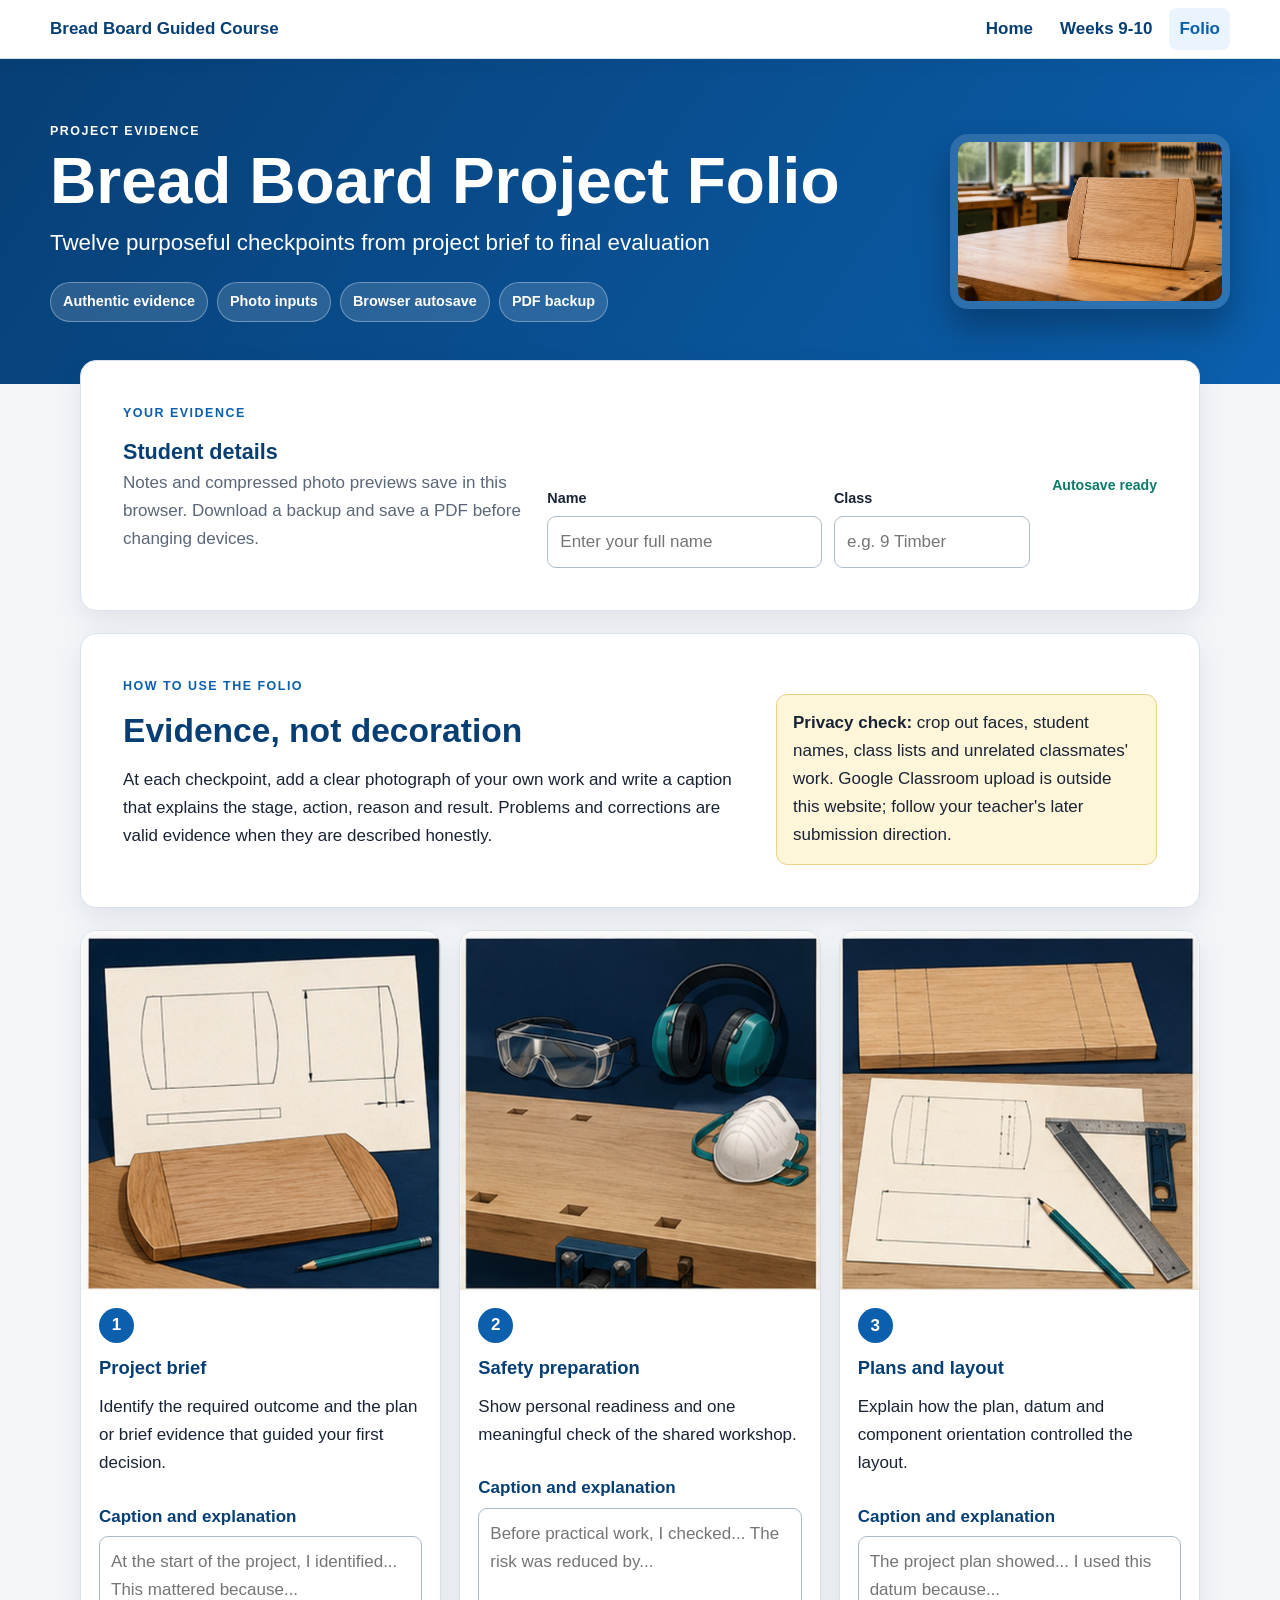
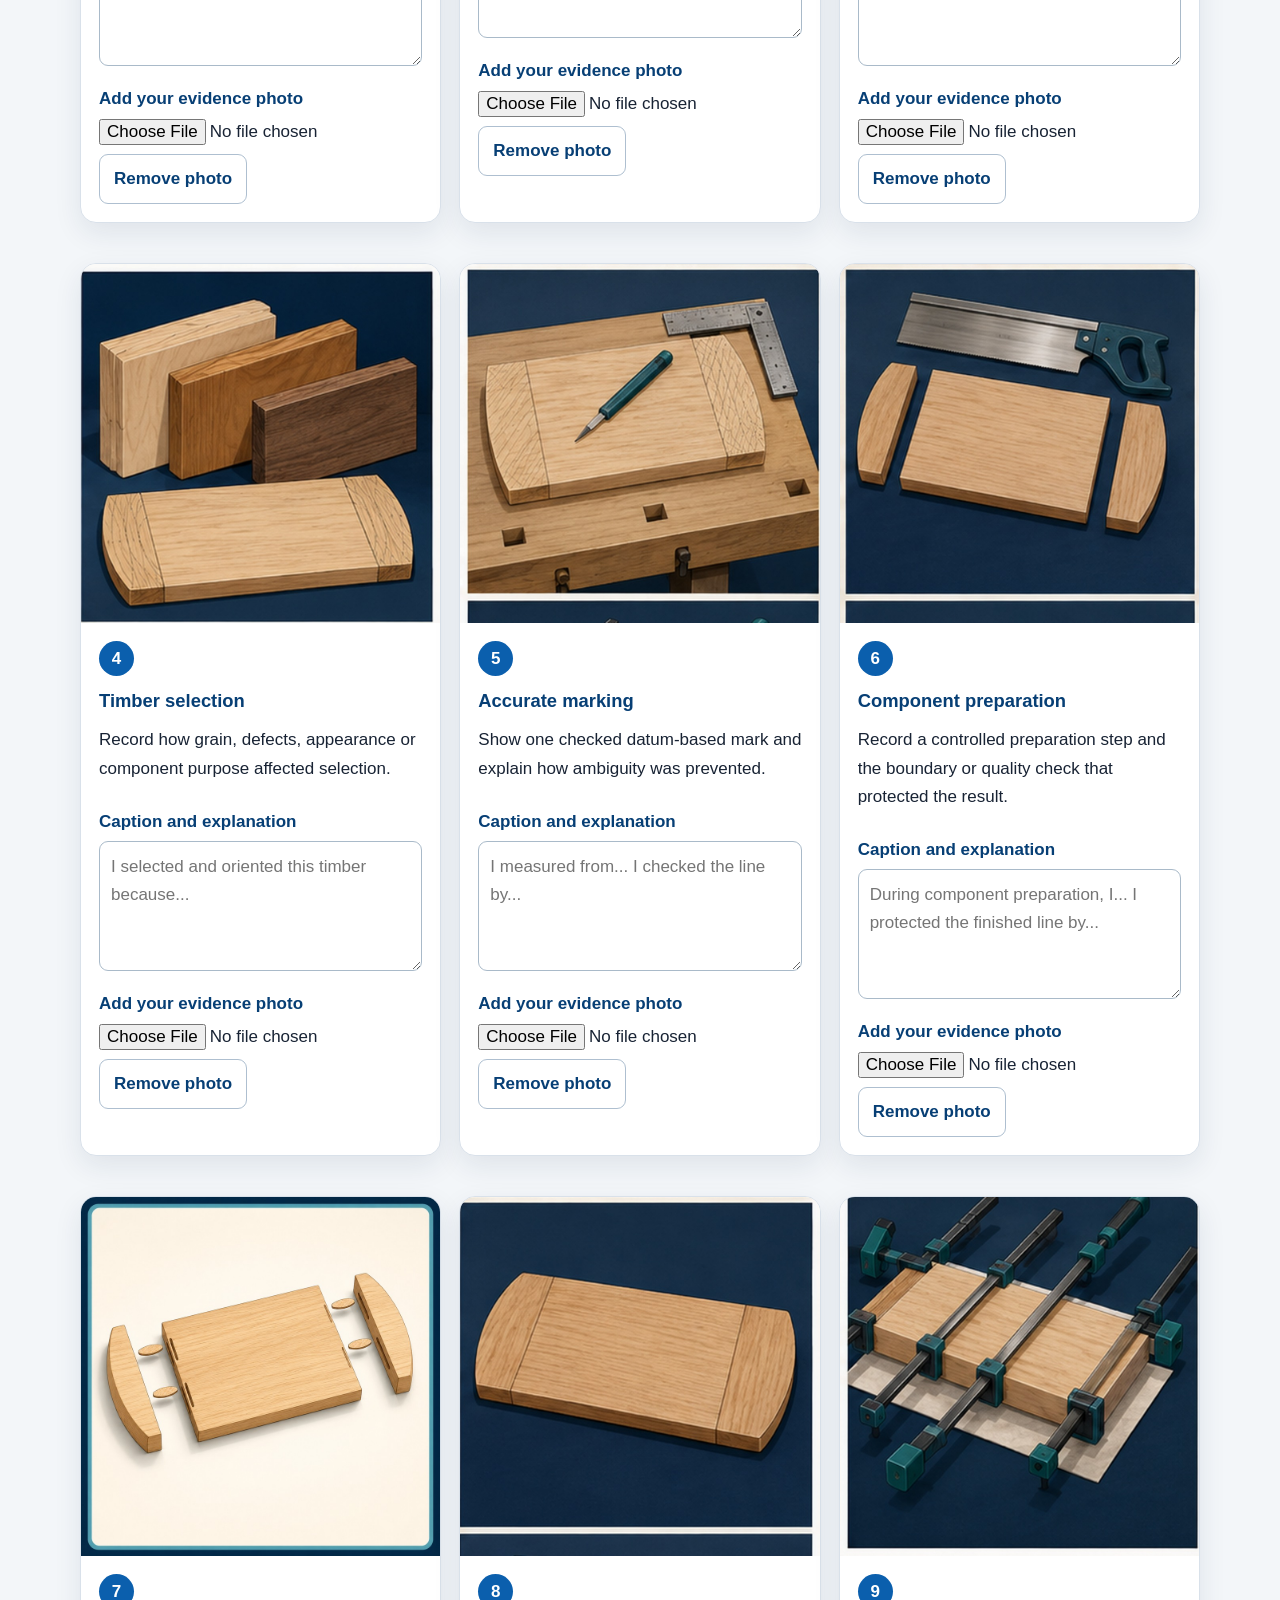
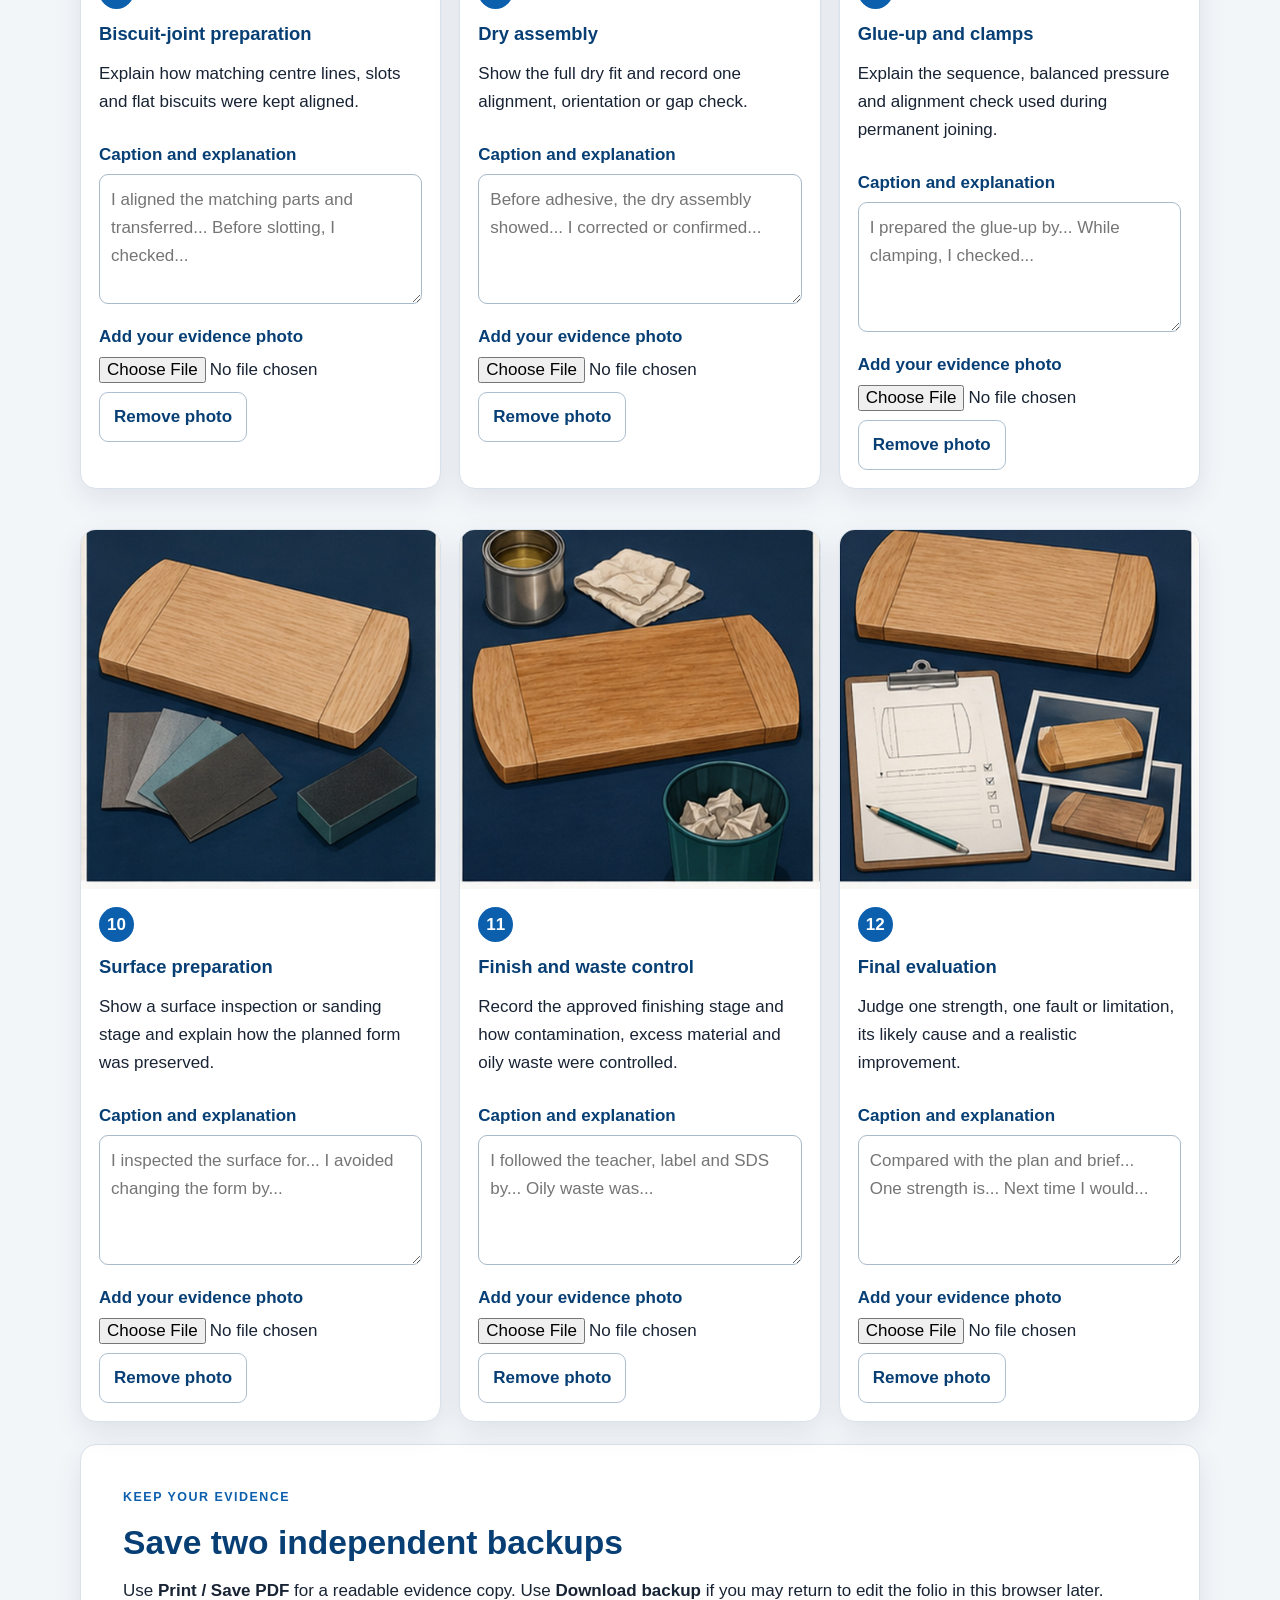
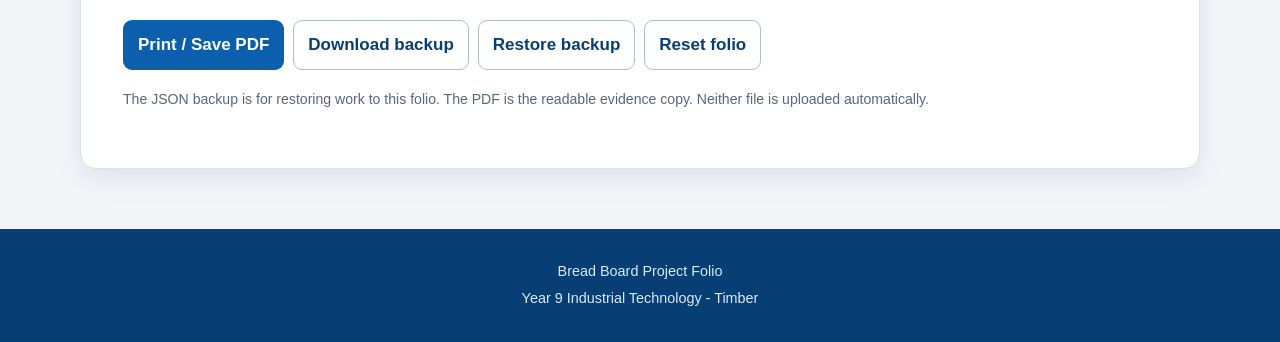
==== breadboard-folio.html @ 422c7ade "Publish Bread Board guided course" ====
<!doctype html>
<html lang="en-AU">
<head>
  <meta charset="utf-8">
  <meta name="viewport" content="width=device-width, initial-scale=1">
  <meta name="description" content="Twelve-card Bread Board project evidence folio with browser autosave, backup and PDF output.">
  <title>Bread Board Project Folio</title>
  <link rel="stylesheet" href="assets/course.css">
</head>
<body>
  <a class="skip-link" href="#main-content">Skip to folio</a>
  <div class="course-bar screen-only"><div class="course-bar-inner"><a class="course-brand" href="index.html">Bread Board Guided Course</a><nav class="course-links" aria-label="Course navigation"><a href="index.html">Home</a><a href="modules/module-05.html">Weeks 9-10</a><a class="active" aria-current="page" href="breadboard-folio.html">Folio</a></nav></div></div>
  <header class="hero module-hero"><div class="hero-inner"><div class="hero-copy"><p class="eyebrow">Project evidence</p><h1>Bread Board Project Folio</h1><p class="hero-subtitle">Twelve purposeful checkpoints from project brief to final evaluation</p><div class="hero-pills"><span>Authentic evidence</span><span>Photo inputs</span><span>Browser autosave</span><span>PDF backup</span></div></div><img class="hero-board" src="assets/breadboard-hero.png" alt="Plan-accurate completed timber bread board"></div></header>
  <main id="main-content">
    <section class="student-strip card" aria-labelledby="student-details-title">
      <div><p class="section-kicker">Your evidence</p><h2 id="student-details-title">Student details</h2><p class="muted">Notes and compressed photo previews save in this browser. Download a backup and save a PDF before changing devices.</p></div>
      <div class="student-fields"><label><span>Name</span><input data-save="student-name" type="text" autocomplete="name" placeholder="Enter your full name"></label><label><span>Class</span><input data-save="student-class" type="text" placeholder="e.g. 9 Timber"></label></div>
      <div class="save-status" id="save-status" role="status" aria-live="polite">Autosave ready</div>
    </section>

    <section class="card folio-intro">
      <div><p class="section-kicker">How to use the folio</p><h2>Evidence, not decoration</h2><p>At each checkpoint, add a clear photograph of your own work and write a caption that explains the stage, action, reason and result. Problems and corrections are valid evidence when they are described honestly.</p></div>
      <div class="notice"><strong>Privacy check:</strong> crop out faces, student names, class lists and unrelated classmates' work. Google Classroom upload is outside this website; follow your teacher's later submission direction.</div>
    </section>

    <section class="folio-grid" aria-label="Twelve project evidence checkpoints">
      <article class="card folio-card" data-folio-card="01">
        <img class="deck-visual" src="assets/folio-01.jpg" alt="Project plan and completed curved-end bread board">
        <div class="folio-card-body"><span class="folio-number">1</span><h3>Project brief</h3><p>Identify the required outcome and the plan or brief evidence that guided your first decision.</p><label><span>Caption and explanation</span><textarea data-save="caption-01" placeholder="At the start of the project, I identified... This mattered because..."></textarea></label><div class="photo-controls"><label><span>Add your evidence photo</span><input data-photo type="file" accept="image/*"></label><button class="secondary-button" data-clear-photo type="button">Remove photo</button></div><img class="photo-preview" data-preview hidden alt="Student evidence preview for project brief"></div>
      </article>
      <article class="card folio-card" data-folio-card="02">
        <img class="deck-visual" src="assets/folio-02.jpg" alt="Safety glasses, hearing protection and respirator beside a clear workbench">
        <div class="folio-card-body"><span class="folio-number">2</span><h3>Safety preparation</h3><p>Show personal readiness and one meaningful check of the shared workshop.</p><label><span>Caption and explanation</span><textarea data-save="caption-02" placeholder="Before practical work, I checked... The risk was reduced by..."></textarea></label><div class="photo-controls"><label><span>Add your evidence photo</span><input data-photo type="file" accept="image/*"></label><button class="secondary-button" data-clear-photo type="button">Remove photo</button></div><img class="photo-preview" data-preview hidden alt="Student evidence preview for safety preparation"></div>
      </article>
      <article class="card folio-card" data-folio-card="03">
        <img class="deck-visual" src="assets/folio-03.jpg" alt="Bread Board plan, square, rule and pencil used for layout">
        <div class="folio-card-body"><span class="folio-number">3</span><h3>Plans and layout</h3><p>Explain how the plan, datum and component orientation controlled the layout.</p><label><span>Caption and explanation</span><textarea data-save="caption-03" placeholder="The project plan showed... I used this datum because..."></textarea></label><div class="photo-controls"><label><span>Add your evidence photo</span><input data-photo type="file" accept="image/*"></label><button class="secondary-button" data-clear-photo type="button">Remove photo</button></div><img class="photo-preview" data-preview hidden alt="Student evidence preview for plans and layout"></div>
      </article>
      <article class="card folio-card" data-folio-card="04">
        <img class="deck-visual" src="assets/folio-04.jpg" alt="Timber boards and a plan-accurate Bread Board showing grain">
        <div class="folio-card-body"><span class="folio-number">4</span><h3>Timber selection</h3><p>Record how grain, defects, appearance or component purpose affected selection.</p><label><span>Caption and explanation</span><textarea data-save="caption-04" placeholder="I selected and oriented this timber because..."></textarea></label><div class="photo-controls"><label><span>Add your evidence photo</span><input data-photo type="file" accept="image/*"></label><button class="secondary-button" data-clear-photo type="button">Remove photo</button></div><img class="photo-preview" data-preview hidden alt="Student evidence preview for timber selection"></div>
      </article>
      <article class="card folio-card" data-folio-card="05">
        <img class="deck-visual" src="assets/folio-05.jpg" alt="Fine pencil marking on a curved-end Bread Board component with a square">
        <div class="folio-card-body"><span class="folio-number">5</span><h3>Accurate marking</h3><p>Show one checked datum-based mark and explain how ambiguity was prevented.</p><label><span>Caption and explanation</span><textarea data-save="caption-05" placeholder="I measured from... I checked the line by..."></textarea></label><div class="photo-controls"><label><span>Add your evidence photo</span><input data-photo type="file" accept="image/*"></label><button class="secondary-button" data-clear-photo type="button">Remove photo</button></div><img class="photo-preview" data-preview hidden alt="Student evidence preview for accurate marking"></div>
      </article>
      <article class="card folio-card" data-folio-card="06">
        <img class="deck-visual" src="assets/folio-06.jpg" alt="Bread Board components prepared beside a hand saw">
        <div class="folio-card-body"><span class="folio-number">6</span><h3>Component preparation</h3><p>Record a controlled preparation step and the boundary or quality check that protected the result.</p><label><span>Caption and explanation</span><textarea data-save="caption-06" placeholder="During component preparation, I... I protected the finished line by..."></textarea></label><div class="photo-controls"><label><span>Add your evidence photo</span><input data-photo type="file" accept="image/*"></label><button class="secondary-button" data-clear-photo type="button">Remove photo</button></div><img class="photo-preview" data-preview hidden alt="Student evidence preview for component preparation"></div>
      </article>
      <article class="card folio-card" data-folio-card="07">
        <img class="deck-visual" src="assets/folio-07.jpg" alt="Curved Bread Board end pieces aligned with flat oval biscuits and matching slots">
        <div class="folio-card-body"><span class="folio-number">7</span><h3>Biscuit-joint preparation</h3><p>Explain how matching centre lines, slots and flat biscuits were kept aligned.</p><label><span>Caption and explanation</span><textarea data-save="caption-07" placeholder="I aligned the matching parts and transferred... Before slotting, I checked..."></textarea></label><div class="photo-controls"><label><span>Add your evidence photo</span><input data-photo type="file" accept="image/*"></label><button class="secondary-button" data-clear-photo type="button">Remove photo</button></div><img class="photo-preview" data-preview hidden alt="Student evidence preview for biscuit-joint preparation"></div>
      </article>
      <article class="card folio-card" data-folio-card="08">
        <img class="deck-visual" src="assets/folio-08.jpg" alt="Plan-accurate Bread Board assembled without clamps">
        <div class="folio-card-body"><span class="folio-number">8</span><h3>Dry assembly</h3><p>Show the full dry fit and record one alignment, orientation or gap check.</p><label><span>Caption and explanation</span><textarea data-save="caption-08" placeholder="Before adhesive, the dry assembly showed... I corrected or confirmed..."></textarea></label><div class="photo-controls"><label><span>Add your evidence photo</span><input data-photo type="file" accept="image/*"></label><button class="secondary-button" data-clear-photo type="button">Remove photo</button></div><img class="photo-preview" data-preview hidden alt="Student evidence preview for dry assembly"></div>
      </article>
      <article class="card folio-card" data-folio-card="09">
        <img class="deck-visual" src="assets/folio-09.jpg" alt="Bread Board held with balanced clamps during glue-up">
        <div class="folio-card-body"><span class="folio-number">9</span><h3>Glue-up and clamps</h3><p>Explain the sequence, balanced pressure and alignment check used during permanent joining.</p><label><span>Caption and explanation</span><textarea data-save="caption-09" placeholder="I prepared the glue-up by... While clamping, I checked..."></textarea></label><div class="photo-controls"><label><span>Add your evidence photo</span><input data-photo type="file" accept="image/*"></label><button class="secondary-button" data-clear-photo type="button">Remove photo</button></div><img class="photo-preview" data-preview hidden alt="Student evidence preview for glue-up and clamps"></div>
      </article>
      <article class="card folio-card" data-folio-card="10">
        <img class="deck-visual" src="assets/folio-10.jpg" alt="Bread Board with abrasive sheets and sanding block">
        <div class="folio-card-body"><span class="folio-number">10</span><h3>Surface preparation</h3><p>Show a surface inspection or sanding stage and explain how the planned form was preserved.</p><label><span>Caption and explanation</span><textarea data-save="caption-10" placeholder="I inspected the surface for... I avoided changing the form by..."></textarea></label><div class="photo-controls"><label><span>Add your evidence photo</span><input data-photo type="file" accept="image/*"></label><button class="secondary-button" data-clear-photo type="button">Remove photo</button></div><img class="photo-preview" data-preview hidden alt="Student evidence preview for surface preparation"></div>
      </article>
      <article class="card folio-card" data-folio-card="11">
        <img class="deck-visual" src="assets/folio-11.jpg" alt="Oil finish, cloths and completed Bread Board prepared for safe finishing">
        <div class="folio-card-body"><span class="folio-number">11</span><h3>Finish and waste control</h3><p>Record the approved finishing stage and how contamination, excess material and oily waste were controlled.</p><label><span>Caption and explanation</span><textarea data-save="caption-11" placeholder="I followed the teacher, label and SDS by... Oily waste was..."></textarea></label><div class="photo-controls"><label><span>Add your evidence photo</span><input data-photo type="file" accept="image/*"></label><button class="secondary-button" data-clear-photo type="button">Remove photo</button></div><img class="photo-preview" data-preview hidden alt="Student evidence preview for finish and waste control"></div>
      </article>
      <article class="card folio-card" data-folio-card="12">
        <img class="deck-visual" src="assets/folio-12.jpg" alt="Completed Bread Board with plan, evaluation sheet and project photos">
        <div class="folio-card-body"><span class="folio-number">12</span><h3>Final evaluation</h3><p>Judge one strength, one fault or limitation, its likely cause and a realistic improvement.</p><label><span>Caption and explanation</span><textarea data-save="caption-12" placeholder="Compared with the plan and brief... One strength is... Next time I would..."></textarea></label><div class="photo-controls"><label><span>Add your evidence photo</span><input data-photo type="file" accept="image/*"></label><button class="secondary-button" data-clear-photo type="button">Remove photo</button></div><img class="photo-preview" data-preview hidden alt="Student evidence preview for final evaluation"></div>
      </article>
    </section>

    <section class="card folio-actions">
      <p class="section-kicker">Keep your evidence</p>
      <h2>Save two independent backups</h2>
      <p>Use <strong>Print / Save PDF</strong> for a readable evidence copy. Use <strong>Download backup</strong> if you may return to edit the folio in this browser later.</p>
      <div class="button-row screen-only">
        <button class="primary-button" id="print-button" type="button">Print / Save PDF</button>
        <button class="secondary-button" id="backup-button" type="button">Download backup</button>
        <button class="secondary-button" id="restore-button" type="button">Restore backup</button>
        <button class="secondary-button" id="reset-button" type="button">Reset folio</button>
        <input class="restore-input" id="restore-input" type="file" accept="application/json" aria-label="Choose a Bread Board folio backup to restore">
      </div>
      <p class="small-note">The JSON backup is for restoring work to this folio. The PDF is the readable evidence copy. Neither file is uploaded automatically.</p>
    </section>
  </main>
  <footer><p>Bread Board Project Folio</p><p>Year 9 Industrial Technology - Timber</p></footer>
  <script src="assets/folio-engine.js"></script>
</body>
</html>
---- assets/course.css ----
:root {
  --brand: #0b5fad;
  --brand-dark: #073f75;
  --brand-light: #eaf4ff;
  --accent: #0d7a68;
  --accent-light: #e8f7f3;
  --amber: #9a6400;
  --amber-light: #fff5d9;
  --danger: #a62e2e;
  --danger-light: #fff0f0;
  --ink: #182334;
  --muted: #5a6778;
  --line: #d9e1ea;
  --surface: #ffffff;
  --background: #f3f6f9;
  --shadow: 0 10px 28px rgba(25, 48, 74, 0.09);
  --radius: 16px;
}

* { box-sizing: border-box; }
html { scroll-behavior: smooth; }
body {
  margin: 0;
  font-family: Arial, Helvetica, sans-serif;
  color: var(--ink);
  background: var(--background);
  line-height: 1.65;
  font-size: 17px;
}
img { max-width: 100%; }
a { color: var(--brand); }
button, input, textarea { font: inherit; }
button { cursor: pointer; }
.visually-hidden { position: absolute !important; width: 1px !important; height: 1px !important; padding: 0 !important; margin: -1px !important; overflow: hidden !important; clip: rect(0,0,0,0) !important; white-space: nowrap !important; border: 0 !important; }

.skip-link {
  position: absolute;
  top: -100px;
  left: 16px;
  z-index: 1000;
  padding: 10px 16px;
  background: #fff;
  color: var(--brand-dark);
  border-radius: 8px;
}
.skip-link:focus { top: 16px; }

.course-bar {
  background: #fff;
  border-bottom: 1px solid var(--line);
  position: sticky;
  top: 0;
  z-index: 30;
  box-shadow: 0 4px 14px rgba(25,48,74,.07);
}
.course-bar-inner {
  width: min(1180px, calc(100% - 36px));
  min-height: 58px;
  margin: 0 auto;
  display: flex;
  justify-content: space-between;
  align-items: center;
  gap: 18px;
}
.course-brand { color: var(--brand-dark); text-decoration: none; font-weight: 900; }
.course-links { display: flex; flex-wrap: wrap; gap: 7px; }
.course-links a {
  color: var(--brand-dark);
  text-decoration: none;
  font-weight: 800;
  padding: 7px 10px;
  border-radius: 8px;
}
.course-links a:hover, .course-links a:focus, .course-links a.active { background: var(--brand-light); color: var(--brand); }

.hero {
  background: linear-gradient(125deg, var(--brand-dark), var(--brand));
  color: #fff;
  overflow: hidden;
}
.hero-inner {
  width: min(1180px, calc(100% - 36px));
  margin: 0 auto;
  min-height: 325px;
  display: grid;
  grid-template-columns: 1fr 280px;
  gap: 30px;
  align-items: center;
  position: relative;
}
.hero-copy { padding: 44px 0; position: relative; z-index: 2; }
.eyebrow, .section-kicker {
  margin: 0 0 6px;
  font-size: .78rem;
  letter-spacing: .12em;
  text-transform: uppercase;
  font-weight: 800;
}
.hero h1 { font-size: clamp(2.25rem, 5vw, 4.2rem); line-height: 1.05; margin: 0 0 10px; }
.hero-subtitle { font-size: clamp(1.1rem, 2vw, 1.4rem); margin: 0 0 20px; max-width: 790px; }
.hero-pills { display: flex; flex-wrap: wrap; gap: 9px; }
.hero-pills span {
  background: rgba(255,255,255,.14);
  border: 1px solid rgba(255,255,255,.32);
  border-radius: 999px;
  padding: 7px 12px;
  font-weight: 700;
  font-size: .9rem;
}
.hero-chair {
  max-height: 290px;
  width: auto;
  justify-self: center;
  filter: drop-shadow(0 18px 20px rgba(0,0,0,.28));
}

main { width: min(1120px, calc(100% - 34px)); margin: -24px auto 60px; position: relative; z-index: 3; }
.card {
  background: var(--surface);
  border: 1px solid var(--line);
  border-radius: var(--radius);
  box-shadow: var(--shadow);
  padding: clamp(22px, 4vw, 42px);
  margin: 0 0 22px;
}
.card h2 { margin: 0 0 14px; color: var(--brand-dark); font-size: clamp(1.55rem, 2.8vw, 2.1rem); line-height: 1.2; }
.card h3 { margin: 28px 0 8px; color: var(--ink); font-size: 1.15rem; }
.card p { margin: 0 0 15px; }
.section-kicker { color: var(--brand); }
.muted { color: var(--muted); }
.lead { font-size: 1.1rem; color: #33465d; }
.small-note { color: var(--muted); font-size: .88rem; margin-top: 18px !important; }

.student-strip { display: grid; grid-template-columns: 1fr minmax(300px, 1.2fr) auto; gap: 22px; align-items: end; }
.student-strip h2 { font-size: 1.35rem; margin-bottom: 4px; }
.student-fields { display: grid; grid-template-columns: 1.4fr 1fr; gap: 12px; }
.student-fields label span { display: block; font-weight: 800; margin-bottom: 5px; font-size: .9rem; }
input[type="text"] {
  width: 100%;
  border: 1px solid #aebccc;
  border-radius: 9px;
  padding: 11px 12px;
  background: #fff;
  color: var(--ink);
}
input[type="text"]:focus, textarea:focus { outline: 3px solid rgba(11,95,173,.18); border-color: var(--brand); }
.save-status { align-self: center; color: var(--accent); font-weight: 800; font-size: .88rem; min-width: 78px; text-align: right; }

.overview-heading, .activity-heading { display: flex; justify-content: space-between; gap: 22px; align-items: flex-start; }
.time-badge { background: var(--brand-light); color: var(--brand-dark); font-weight: 800; padding: 9px 13px; border-radius: 999px; white-space: nowrap; }
.roadmap { list-style: none; padding: 0; margin: 24px 0; display: grid; grid-template-columns: repeat(5, 1fr); gap: 10px; }
.roadmap li { border: 1px solid var(--line); border-radius: 12px; padding: 14px; background: #fafcff; min-height: 112px; }
.roadmap strong { display: block; color: var(--brand); margin-bottom: 5px; }
.roadmap span { color: var(--muted); font-size: .93rem; line-height: 1.45; display: block; }
.two-column { display: grid; grid-template-columns: 1fr 1fr; gap: 16px; }
.learning-panel { background: var(--brand-light); border: 1px solid #bdd8ef; border-radius: 12px; padding: 18px; }
.learning-panel.success { background: var(--accent-light); border-color: #b8ded5; }
.learning-panel h3 { margin-top: 0; color: var(--brand-dark); }
.learning-panel ul { margin-bottom: 0; padding-left: 1.2rem; }

.lesson-nav { padding: 12px 16px; display: flex; flex-wrap: wrap; gap: 8px; position: sticky; top: 66px; z-index: 10; }
.lesson-nav a { text-decoration: none; font-weight: 800; color: var(--brand-dark); background: var(--brand-light); border-radius: 999px; padding: 8px 12px; font-size: .88rem; }
.lesson-nav a:hover, .lesson-nav a:focus { background: var(--brand); color: #fff; }

.part-banner {
  padding: 18px 22px;
  margin: 34px 0 18px;
  border-radius: 14px;
  color: #fff;
  background: linear-gradient(115deg, var(--brand-dark), var(--brand));
  box-shadow: var(--shadow);
}
.part-banner.week-two, .part-banner.week-four { background: linear-gradient(115deg, #0a5f50, var(--accent)); }
.part-banner p { margin: 4px 0 0; color: rgba(255,255,255,.9); }
.part-banner h2 { color: #fff; margin: 0; }

.callout { border-radius: 12px; padding: 16px 18px; display: grid; grid-template-columns: 40px 1fr; gap: 12px; align-items: start; margin: 22px 0; }
.callout-icon { width: 34px; height: 34px; border-radius: 50%; display: grid; place-items: center; font-weight: 900; }
.callout.key-idea { background: var(--brand-light); border: 1px solid #bed9ef; }
.callout.key-idea .callout-icon { background: var(--brand); color: #fff; }
.callout.warning { background: var(--amber-light); border: 1px solid #edd18f; }
.callout.warning .callout-icon { background: var(--amber); color: #fff; }
.callout.coach { background: var(--accent-light); border: 1px solid #b9ded5; }
.callout.coach .callout-icon { background: var(--accent); color: #fff; }

.criteria-grid, .mechanism-grid, .distortion-grid, .joint-grid { display: grid; grid-template-columns: repeat(4, 1fr); gap: 12px; margin-top: 20px; }
.criteria-grid article, .mechanism-grid article, .distortion-grid article, .joint-grid article { border: 1px solid var(--line); border-radius: 12px; padding: 16px; background: #fbfcfe; }
.criteria-grid h3, .mechanism-grid h3, .distortion-grid h3, .joint-grid h3 { margin: 0 0 5px; color: var(--brand-dark); }
.criteria-grid p, .mechanism-grid p, .distortion-grid p, .joint-grid p { margin: 0; color: var(--muted); font-size: .94rem; }
.mechanism-grid .number, .fewtel-step .letter { width: 34px; height: 34px; display: grid; place-items: center; border-radius: 50%; background: var(--brand); color: #fff; font-weight: 900; margin-bottom: 10px; }

.plan-layout { display: grid; grid-template-columns: minmax(310px, 1fr) 1fr; gap: 26px; align-items: start; }
.plan-figure { margin: 0; border: 1px solid var(--line); border-radius: 12px; padding: 12px; background: #f8fafc; }
.plan-figure img { display: block; border-radius: 8px; width: 100%; }
.plan-figure figcaption { color: var(--muted); font-size: .86rem; margin-top: 8px; text-align: center; }
.process-steps { list-style: none; padding: 0; margin: 16px 0 0; display: grid; gap: 9px; }
.process-steps li { display: grid; grid-template-columns: 38px 1fr; gap: 12px; align-items: start; padding: 12px; border: 1px solid var(--line); border-radius: 10px; }
.process-steps li > span { width: 32px; height: 32px; display: grid; place-items: center; border-radius: 50%; background: var(--brand-light); color: var(--brand-dark); font-weight: 900; }
.process-steps p { margin: 2px 0 0; color: var(--muted); }

.image-grid { display: grid; grid-template-columns: repeat(4, 1fr); gap: 13px; margin: 20px 0; }
.tool-card { border: 1px solid var(--line); border-radius: 12px; overflow: hidden; background: #fff; }
.tool-card img { width: 100%; height: 150px; object-fit: cover; display: block; background: #eef2f6; }
.tool-card div { padding: 12px 13px; }
.tool-card strong { display: block; color: var(--brand-dark); margin-bottom: 3px; }
.tool-card p { color: var(--muted); font-size: .88rem; margin: 0; line-height: 1.45; }

.theory-table-wrap { overflow-x: auto; margin: 18px 0; }
.theory-table { width: 100%; min-width: 650px; border-collapse: collapse; }
.theory-table th, .theory-table td { border: 1px solid #cad4df; padding: 11px 12px; text-align: left; vertical-align: top; }
.theory-table th { background: #edf3f9; color: var(--brand-dark); }
.theory-table tbody tr:nth-child(even) { background: #fbfcfe; }

.example-strip { display: grid; grid-template-columns: 1fr auto 1.35fr auto 1.4fr; gap: 12px; align-items: center; margin: 20px 0 26px; }
.example-strip > div:not(.arrow) { border: 1px solid var(--line); border-radius: 11px; padding: 14px; min-height: 93px; }
.example-strip span { display: block; text-transform: uppercase; font-size: .72rem; letter-spacing: .08em; color: var(--brand); font-weight: 900; margin-bottom: 4px; }
.example-strip .arrow { color: var(--brand); font-size: 1.5rem; font-weight: 900; }
.control-ladder { display: grid; gap: 7px; max-width: 850px; margin: 16px auto 24px; }
.control-ladder div { display: flex; justify-content: space-between; gap: 18px; padding: 12px 16px; border-radius: 8px; color: #fff; }
.control-ladder div:nth-child(1) { background: #176b58; }
.control-ladder div:nth-child(2) { background: #2c7a67; margin: 0 2%; }
.control-ladder div:nth-child(3) { background: #428c79; margin: 0 4%; }
.control-ladder div:nth-child(4) { background: #6a7f91; margin: 0 6%; }
.control-ladder div:nth-child(5) { background: #8a6670; margin: 0 8%; }
.control-ladder span { text-align: right; }

.fewtel-grid { display: grid; grid-template-columns: repeat(6, 1fr); gap: 10px; margin: 18px 0; }
.fewtel-step { border: 1px solid var(--line); border-radius: 12px; padding: 13px; background: #fbfcfe; min-height: 170px; }
.fewtel-step h3 { margin: 0 0 5px; color: var(--brand-dark); font-size: 1rem; }
.fewtel-step p { margin: 0; color: var(--muted); font-size: .86rem; line-height: 1.45; }

.activity-section { border-top: 5px solid var(--brand); }
.progress-ring { width: 88px; height: 88px; flex: 0 0 88px; border: 7px solid #dfeaf4; border-top-color: var(--brand); border-radius: 50%; display: grid; place-content: center; text-align: center; }
.progress-ring.written { border-top-color: var(--accent); }
.progress-ring strong { font-size: 1.05rem; line-height: 1; color: var(--brand-dark); }
.progress-ring span { font-size: .7rem; color: var(--muted); }
.question-list, .written-list { display: grid; gap: 16px; margin-top: 24px; }
.question-card { border: 1px solid var(--line); border-radius: 14px; padding: 20px; background: #fcfdff; }
.question-card.mastered { border-color: #93cdbf; background: #f8fffd; }
.question-number { display: inline-flex; align-items: center; justify-content: center; width: 32px; height: 32px; border-radius: 50%; background: var(--brand); color: #fff; font-weight: 900; margin-right: 8px; }
.question-title { margin: 0 0 14px; font-size: 1.05rem; }
.options { display: grid; gap: 8px; margin: 12px 0; }
.option-label { display: grid; grid-template-columns: 22px 1fr; gap: 10px; align-items: start; padding: 11px 12px; border: 1px solid #cbd5df; border-radius: 9px; background: #fff; cursor: pointer; }
.option-label:hover { border-color: var(--brand); background: var(--brand-light); }
.option-label:has(input:checked) { border-color: var(--brand); box-shadow: 0 0 0 2px rgba(11,95,173,.1); }
.option-label.option-wrong { border-color: #e0a6a6; background: var(--danger-light); }
.option-label.option-correct { border-color: #81c4b5; background: var(--accent-light); }
.option-label input { margin-top: 3px; }
.question-actions, .written-actions, .button-row { display: flex; flex-wrap: wrap; gap: 9px; align-items: center; margin-top: 14px; }
.primary-button, .secondary-button, .hint-button, .check-button, .model-button, .score-button {
  border-radius: 9px;
  padding: 10px 14px;
  font-weight: 800;
  border: 1px solid transparent;
}
.primary-button, .check-button { background: var(--brand); color: #fff; }
.primary-button:hover, .check-button:hover { background: var(--brand-dark); }
.secondary-button, .hint-button, .model-button { background: #fff; color: var(--brand-dark); border-color: #aebfd0; }
.secondary-button:hover, .hint-button:hover, .model-button:hover { background: var(--brand-light); }
.feedback, .hint-panel, .model-panel, .response-guidance { display: none; margin-top: 13px; border-radius: 10px; padding: 13px 15px; }
.feedback.show, .hint-panel.show, .model-panel.show, .response-guidance.show { display: block; }
.feedback.correct { background: var(--accent-light); border-left: 5px solid var(--accent); }
.feedback.not-yet { background: var(--amber-light); border-left: 5px solid var(--amber); }
.feedback.error { background: var(--danger-light); border-left: 5px solid var(--danger); }
.hint-panel { background: var(--brand-light); border-left: 5px solid var(--brand); }
.model-panel { background: #f1f4f8; border: 1px solid #cfd9e4; }
.attempts { color: var(--muted); font-size: .84rem; margin-left: auto; }
.mastery-badge { display: none; color: var(--accent); font-weight: 900; }
.question-card.mastered .mastery-badge { display: inline; }

.written-card { border: 1px solid var(--line); border-radius: 14px; padding: 22px; background: #fcfdff; }
.written-card.reviewed { border-color: #9ccdc1; background: #fbfffe; }
.written-card h3 { margin: 0 0 8px; color: var(--brand-dark); }
.scaffold { border-left: 4px solid var(--brand); background: var(--brand-light); border-radius: 0 10px 10px 0; padding: 13px 16px; margin: 14px 0; }
.scaffold strong { display: block; margin-bottom: 5px; }
.scaffold ul { margin: 4px 0 0; padding-left: 1.15rem; }
textarea { width: 100%; min-height: 175px; resize: vertical; border: 1px solid #aebccc; border-radius: 10px; padding: 13px; color: var(--ink); background: #fff; }
.response-meta { display: flex; flex-wrap: wrap; gap: 14px; color: var(--muted); font-size: .84rem; margin-top: 7px; }
.concept-list { display: flex; flex-wrap: wrap; gap: 7px; margin-top: 9px; }
.concept-chip { background: #edf1f5; color: var(--muted); border-radius: 999px; padding: 4px 9px; font-size: .78rem; font-weight: 800; }
.concept-chip.met { background: var(--accent-light); color: #176b58; }
.response-guidance { background: var(--amber-light); border-left: 5px solid var(--amber); }
.response-guidance.ready { background: var(--accent-light); border-left-color: var(--accent); }
.self-score { display: none; margin-top: 13px; padding-top: 13px; border-top: 1px solid var(--line); }
.self-score.show { display: block; }
.score-buttons { display: flex; flex-wrap: wrap; gap: 7px; margin-top: 8px; }
.score-button { background: #fff; border-color: #b6c3d0; color: var(--ink); padding: 7px 10px; font-size: .86rem; }
.score-button.selected { background: var(--brand); border-color: var(--brand); color: #fff; }

.completion-card { background: linear-gradient(140deg, #f7fbff, #f4fffb); border-top: 5px solid var(--accent); }
.completion-summary { display: grid; grid-template-columns: repeat(3, 1fr); gap: 10px; margin: 18px 0; }
.completion-summary div { background: #fff; border: 1px solid var(--line); border-radius: 11px; padding: 14px; }
.completion-summary span { display: block; color: var(--muted); font-size: .82rem; }
.completion-summary strong { color: var(--brand-dark); }
.week-switcher { display: flex; justify-content: space-between; align-items: center; gap: 12px; margin-top: 22px; }
.week-switcher a { display: inline-flex; align-items: center; justify-content: center; min-height: 44px; border-radius: 9px; padding: 10px 15px; text-decoration: none; font-weight: 800; border: 1px solid #aebfd0; background: #fff; }
.week-switcher a.next { background: var(--brand); color: #fff; border-color: var(--brand); }

/* Landing page */
.landing-main { margin-top: -30px; }
.how-grid { display: grid; grid-template-columns: repeat(4, 1fr); gap: 12px; margin-top: 20px; }
.how-grid article { border: 1px solid var(--line); border-radius: 12px; padding: 17px; background: #fbfcfe; }
.how-grid strong { color: var(--brand-dark); font-size: 1.05rem; }
.how-grid p { margin: 5px 0 0; color: var(--muted); font-size: .92rem; }
.notice { background: var(--amber-light); border: 1px solid #ecd18b; border-radius: 11px; padding: 14px 16px; margin-top: 18px; }
.week-grid { display: grid; grid-template-columns: repeat(2, minmax(0, 1fr)); gap: 16px; margin-top: 20px; }
.week-card { border: 1px solid var(--line); border-radius: 14px; padding: 22px; background: #fbfcfe; position: relative; }
.week-card.available { border-top: 5px solid var(--brand); }
.week-card.future { opacity: .78; }
.week-card h3 { margin: 10px 0 8px; color: var(--brand-dark); font-size: 1.2rem; }
.week-card p { color: var(--muted); }
.status { display: inline-block; border-radius: 999px; padding: 5px 9px; background: var(--accent-light); color: #176b58; font-size: .76rem; font-weight: 900; text-transform: uppercase; letter-spacing: .05em; }
.status.soon { background: #edf1f5; color: #657181; }
.topics { display: flex; flex-wrap: wrap; gap: 6px; margin: 12px 0 17px; }
.topics span { background: var(--brand-light); color: var(--brand-dark); border-radius: 999px; padding: 4px 8px; font-size: .77rem; font-weight: 800; }
.button-link { display: inline-flex; min-height: 44px; align-items: center; justify-content: center; text-decoration: none; border-radius: 9px; padding: 10px 15px; font-weight: 900; background: var(--brand); color: #fff; }
.button-link:hover { background: var(--brand-dark); }
.button-link.secondary { background: #fff; color: var(--brand-dark); border: 1px solid #afbfce; }
.hero-actions { display: flex; flex-wrap: wrap; gap: 10px; margin-top: 20px; }
.resource-row { display: grid; grid-template-columns: 1fr auto; gap: 20px; align-items: center; }

footer { text-align: center; color: #d9e9f8; background: var(--brand-dark); padding: 28px 20px; font-size: .9rem; }
footer p { margin: 3px; }

@media (max-width: 1000px) {
  .fewtel-grid { grid-template-columns: repeat(3, 1fr); }
  .image-grid { grid-template-columns: repeat(2, 1fr); }
}
@media (max-width: 900px) {
  .hero-inner { grid-template-columns: 1fr 190px; min-height: 285px; }
  .hero-chair { max-height: 230px; }
  .student-strip { grid-template-columns: 1fr; }
  .student-fields { grid-template-columns: 1fr 1fr; }
  .save-status { text-align: left; }
  .roadmap { grid-template-columns: repeat(2, 1fr); }
  .criteria-grid, .mechanism-grid, .distortion-grid, .joint-grid { grid-template-columns: repeat(2, 1fr); }
  .plan-layout { grid-template-columns: 1fr; }
  .example-strip { grid-template-columns: 1fr; }
  .example-strip .arrow { transform: rotate(90deg); justify-self: center; line-height: 1; }
  .how-grid { grid-template-columns: repeat(2, 1fr); }
}
@media (max-width: 680px) {
  body { font-size: 16px; }
  .course-bar-inner { display: block; padding: 10px 0; }
  .course-links { margin-top: 6px; }
  .hero-inner { grid-template-columns: 1fr 105px; gap: 8px; width: min(100% - 24px, 1180px); min-height: 250px; }
  .hero-copy { padding: 32px 0; }
  .hero-chair { max-height: 175px; opacity: .9; }
  main { width: min(100% - 20px, 1120px); }
  .card { padding: 21px 18px; border-radius: 13px; }
  .student-fields, .two-column, .criteria-grid, .mechanism-grid, .distortion-grid, .joint-grid, .completion-summary, .week-grid, .how-grid, .resource-row { grid-template-columns: 1fr; }
  .roadmap { grid-template-columns: 1fr; }
  .roadmap li { min-height: 0; }
  .overview-heading, .activity-heading { align-items: flex-start; }
  .time-badge { display: none; }
  .progress-ring { width: 72px; height: 72px; flex-basis: 72px; border-width: 6px; }
  .lesson-nav { position: static; }
  .control-ladder div { margin-left: 0 !important; margin-right: 0 !important; display: block; }
  .control-ladder span { display: block; text-align: left; margin-top: 4px; }
  .fewtel-grid { grid-template-columns: 1fr; }
  .image-grid { grid-template-columns: 1fr 1fr; }
  .tool-card img { height: 125px; }
  .option-label { grid-template-columns: 20px 1fr; }
  .attempts { width: 100%; margin-left: 0; }
}
@media (max-width: 430px) {
  .image-grid { grid-template-columns: 1fr; }
}

@media print {
  @page { size: A4; margin: 12mm; }
  body { background: #fff; color: #000; font-size: 11pt; }
  .hero { background: #fff !important; color: #000; border-bottom: 2px solid #333; }
  .hero-inner { min-height: auto; grid-template-columns: 1fr 90px; width: 100%; }
  .hero-copy { padding: 10px 0; }
  .hero h1 { font-size: 25pt; }
  .hero-subtitle { font-size: 13pt; }
  .hero-pills, .screen-only, .save-status, footer, .lesson-overview, .textbook-section, .part-banner { display: none !important; }
  main { width: 100%; margin: 10px 0 0; }
  .card { box-shadow: none; border: 1px solid #aaa; padding: 12px; margin: 0 0 10px; break-inside: avoid; }
  .student-strip { display: block; }
  .student-fields { display: grid; grid-template-columns: 1fr 1fr; }
  input[type="text"], textarea { border: 1px solid #777; color: #000; background: #fff; }
  .activity-heading { display: block; }
  .progress-ring { display: none; }
  .question-card, .written-card { break-inside: avoid; box-shadow: none; }
  .feedback, .hint-panel, .model-panel, .response-guidance, .self-score { display: block !important; }
  .question-actions, .written-actions { display: none !important; }
  .options { gap: 2px; }
  .option-label { padding: 4px 7px; border: 0; }
  .completion-card .button-row, .small-note { display: none !important; }
}


/* Additional course components used across Weeks 5–20 */
.diagram-card {
  border: 1px solid var(--line);
  border-radius: 14px;
  background: linear-gradient(145deg, #fbfdff, #f1f6fb);
  padding: 20px;
  margin: 20px 0;
}
.diagram-card h3 { margin-top: 0; color: var(--brand-dark); }
.machine-diagram {
  position: relative;
  min-height: 260px;
  border-radius: 13px;
  background: #eef3f7;
  overflow: hidden;
  border: 1px solid #cbd6e1;
  margin-top: 14px;
}
.machine-diagram .table-line {
  position: absolute; left: 8%; right: 8%; top: 61%; height: 13px;
  background: #627385; border-radius: 4px;
}
.machine-diagram .blade-line {
  position: absolute; left: 49%; top: 16%; bottom: 10%; width: 5px;
  background: #2b3541; border-radius: 4px;
}
.machine-diagram .guard-block {
  position: absolute; left: calc(49% - 34px); top: 20%; width: 73px; height: 48px;
  background: var(--brand); color: #fff; display: grid; place-items: center;
  border-radius: 8px; font-weight: 900; font-size: .78rem;
}
.machine-diagram .work-block {
  position: absolute; left: 21%; top: 52%; width: 48%; height: 42px;
  background: #c59a62; border: 3px solid #8f683d; border-radius: 7px;
  transform: rotate(-2deg);
}
.machine-diagram .danger-zone {
  position: absolute; left: 39%; top: 40%; width: 21%; height: 40%;
  border: 3px dashed #b84b4b; border-radius: 45%;
  display: grid; place-items: end center; color: #9b2f2f; font-weight: 900;
  padding-bottom: 7px; font-size: .78rem;
}
.machine-diagram .label {
  position: absolute; background: #fff; border: 1px solid #b9c6d3;
  border-radius: 8px; padding: 6px 9px; font-size: .78rem; font-weight: 800;
  box-shadow: 0 4px 12px rgba(25,48,74,.08);
}
.machine-diagram .label.guard { left: 63%; top: 19%; }
.machine-diagram .label.flat { left: 6%; top: 69%; }
.machine-diagram .label.feed { right: 5%; top: 69%; }
.machine-diagram .feed-arrow { position: absolute; right: 17%; top: 55%; font-size: 2rem; color: var(--brand); font-weight: 900; }

.hardware-stack {
  display: flex; flex-wrap: wrap; align-items: center; justify-content: center;
  gap: 7px; padding: 22px; border: 1px solid var(--line); border-radius: 14px;
  background: #f7fafc; margin: 18px 0;
}
.hardware-stack .piece {
  min-width: 80px; min-height: 64px; padding: 9px; border-radius: 10px;
  border: 1px solid #b8c6d4; background: #fff; display: grid; place-items: center;
  text-align: center; font-size: .8rem; font-weight: 800;
}
.hardware-stack .timber { background: #ead3aa; border-color: #b98d54; }
.hardware-stack .washer { min-width: 44px; border-radius: 50%; background: #dfe5eb; }
.hardware-stack .bolt { background: #e8edf2; color: #334150; }
.hardware-stack .arrow { color: var(--brand); font-weight: 900; }

.orthographic-grid {
  display: grid; grid-template-columns: repeat(3, 1fr); gap: 13px; margin: 20px 0;
}
.orthographic-view {
  border: 1px solid var(--line); border-radius: 12px; padding: 15px; background: #fbfcfe;
}
.orthographic-view h3 { margin: 0 0 9px; color: var(--brand-dark); }
.orthographic-view .view-sketch {
  min-height: 150px; border: 2px solid #a8b6c5; border-radius: 9px; position: relative;
  background: repeating-linear-gradient(0deg, #fff, #fff 24px, #f1f5f8 25px);
}
.view-sketch.front::before, .view-sketch.top::before, .view-sketch.side::before {
  content: ''; position: absolute; border: 4px solid #314a64; border-radius: 5px;
}
.view-sketch.front::before { left: 23%; right: 23%; top: 14%; bottom: 14%; }
.view-sketch.top::before { left: 15%; right: 15%; top: 34%; bottom: 34%; }
.view-sketch.side::before { left: 36%; right: 36%; top: 10%; bottom: 10%; transform: skew(-11deg); }
.view-sketch::after {
  content: ''; position: absolute; left: 50%; top: 5%; bottom: 5%; border-left: 2px dashed #8fa0b1;
}

.decision-matrix { display: grid; grid-template-columns: 1.25fr repeat(3, .8fr); border: 1px solid #cad4df; border-radius: 12px; overflow: hidden; margin: 18px 0; }
.decision-matrix > div { padding: 10px 12px; border-right: 1px solid #cad4df; border-bottom: 1px solid #cad4df; }
.decision-matrix > div:nth-child(4n) { border-right: 0; }
.decision-matrix .head { background: #edf3f9; color: var(--brand-dark); font-weight: 900; }
.decision-matrix .score { text-align: center; font-weight: 900; }

.math-example {
  display: grid; grid-template-columns: repeat(3, 1fr); gap: 10px; align-items: stretch;
  margin: 18px 0;
}
.math-example > div { border: 1px solid var(--line); background: #fbfcfe; border-radius: 11px; padding: 15px; }
.math-example strong { display: block; color: var(--brand-dark); margin-bottom: 5px; }
.math-example .result { background: var(--accent-light); border-color: #b5dbd2; }

.timeline-grid { display: grid; grid-template-columns: repeat(5, 1fr); gap: 9px; margin: 18px 0; }
.timeline-grid article { border: 1px solid var(--line); border-radius: 11px; padding: 13px; background: #fbfcfe; }
.timeline-grid article strong { display: block; color: var(--brand-dark); margin-bottom: 4px; }
.timeline-grid article.checkpoint { background: var(--accent-light); border-color: #b8ded5; }
.timeline-grid article.buffer { background: var(--amber-light); border-color: #ead08d; }

.finish-layers { display: grid; gap: 5px; margin: 18px 0; }
.finish-layers div { border-radius: 10px; padding: 11px 14px; border: 1px solid #c9d3dd; font-weight: 800; }
.finish-layers .coat { background: #dce9f5; }
.finish-layers .key { background: #f0f3f6; }
.finish-layers .timber-layer { background: #d8b17a; border-color: #af7f48; }
.finish-layers span { display: block; font-weight: 400; color: var(--muted); font-size: .88rem; }

.sds-grid { display: grid; grid-template-columns: repeat(4, 1fr); gap: 8px; margin: 18px 0; }
.sds-grid article { border: 1px solid var(--line); border-radius: 10px; padding: 12px; background: #fbfcfe; }
.sds-grid article strong { display: block; color: var(--brand-dark); }
.sds-grid article span { color: var(--muted); font-size: .84rem; }

.lifecycle-loop { display: grid; grid-template-columns: repeat(6, 1fr); gap: 8px; align-items: stretch; margin: 18px 0; }
.lifecycle-loop article { position: relative; border: 1px solid var(--line); border-radius: 11px; padding: 12px; background: #fbfcfe; }
.lifecycle-loop article:not(:last-child)::after { content: '→'; position: absolute; right: -11px; top: 38%; z-index: 2; color: var(--brand); font-weight: 900; }
.lifecycle-loop strong { display: block; color: var(--brand-dark); }
.lifecycle-loop span { color: var(--muted); font-size: .82rem; }

.evidence-map { display: grid; grid-template-columns: repeat(3, 1fr); gap: 12px; margin: 18px 0; }
.evidence-map article { border: 1px solid var(--line); border-radius: 12px; padding: 15px; background: #fbfcfe; }
.evidence-map h3 { margin: 0 0 5px; color: var(--brand-dark); }
.evidence-map p { color: var(--muted); font-size: .9rem; margin: 0; }

.quality-grid { display: grid; grid-template-columns: repeat(3, 1fr); gap: 12px; margin: 18px 0; }
.quality-grid article { border: 1px solid var(--line); border-radius: 12px; padding: 15px; background: #fbfcfe; }
.quality-grid h3 { margin: 0 0 6px; color: var(--brand-dark); }
.quality-grid .priority { display: inline-block; margin-bottom: 7px; border-radius: 999px; padding: 3px 8px; background: var(--brand-light); color: var(--brand-dark); font-size: .75rem; font-weight: 900; }

.resource-buttons { display: flex; flex-wrap: wrap; gap: 9px; margin: 16px 0; }
.resource-buttons a { display: inline-flex; align-items: center; min-height: 42px; border-radius: 9px; padding: 8px 13px; text-decoration: none; font-weight: 900; background: var(--brand-light); color: var(--brand-dark); border: 1px solid #b9d3e9; }
.resource-buttons a:hover { background: var(--brand); color: #fff; }

@media (max-width: 900px) {
  .orthographic-grid, .math-example, .quality-grid, .evidence-map { grid-template-columns: 1fr; }
  .timeline-grid { grid-template-columns: repeat(2, 1fr); }
  .sds-grid { grid-template-columns: repeat(2, 1fr); }
  .lifecycle-loop { grid-template-columns: repeat(3, 1fr); }
  .lifecycle-loop article:nth-child(3)::after { display: none; }
}
@media (max-width: 680px) {
  .timeline-grid, .sds-grid, .lifecycle-loop { grid-template-columns: 1fr; }
  .lifecycle-loop article::after { display: none; }
  .decision-matrix { grid-template-columns: 1.2fr repeat(3, .7fr); font-size: .85rem; }
  .hardware-stack { justify-content: flex-start; }
}

@media print {
  /* Keep the saved evidence clean: models and hints are teaching supports, not student work. */
  .hint-panel, .model-panel, .response-guidance { display: none !important; }
  .feedback:not(.correct) { display: none !important; }
  .self-score { display: block !important; }
}


/* Course outcome disclosure on the landing page */
.outcomes-details { margin-top: 18px; border: 1px solid var(--line); border-radius: 12px; background: #f8fbfe; }
.outcomes-details summary { cursor: pointer; padding: 15px 17px; color: var(--brand-dark); font-weight: 900; }
.outcomes-details[open] summary { border-bottom: 1px solid var(--line); }
.outcome-list { margin: 0; padding: 17px 24px 20px 42px; }
.outcome-list li { margin-bottom: 10px; line-height: 1.55; }

/* Bread Board companion-course refinements */
.hero-board {
  display: block;
  width: min(440px, 100%);
  max-height: 280px;
  object-fit: cover;
  justify-self: center;
  border: 8px solid rgba(255,255,255,.14);
  border-radius: 18px;
  box-shadow: 0 20px 35px rgba(0,0,0,.28);
}
.landing-hero .hero-board { aspect-ratio: 16 / 9; }
.module-hero .hero-board { width: min(340px, 100%); aspect-ratio: 16 / 10; }
.theory-stack { display: grid; gap: 22px; }
.theory-stack .textbook-section { margin: 0; }
.check-list { padding-left: 1.3rem; }
.check-list li { margin-bottom: 8px; }
.evidence-scope {
  margin-top: 14px;
  padding: 13px 15px;
  border-radius: 10px;
  background: #eef7f5;
  border: 1px solid #b9ddd5;
  color: var(--brand-dark);
}
.folio-intro { display: grid; grid-template-columns: 1.25fr .75fr; gap: 18px; }
.folio-grid { display: grid; grid-template-columns: repeat(3, 1fr); gap: 18px; }
.folio-card {
  overflow: hidden;
  padding: 0;
  display: flex;
  flex-direction: column;
}
.folio-card > img.deck-visual { width: 100%; aspect-ratio: 1; object-fit: cover; display: block; }
.folio-card-body { padding: 18px; display: grid; gap: 10px; }
.folio-card h3 { margin: 0; color: var(--brand-dark); }
.folio-number {
  display: inline-grid;
  place-items: center;
  width: 35px;
  height: 35px;
  border-radius: 50%;
  color: #fff;
  background: var(--brand);
  font-weight: 900;
}
.folio-card label span { display: block; margin-bottom: 5px; font-weight: 800; color: var(--brand-dark); }
.folio-card textarea {
  width: 100%;
  min-height: 130px;
  resize: vertical;
  border: 1px solid #a9bac9;
  border-radius: 9px;
  padding: 11px;
  font: inherit;
}
.photo-controls { display: flex; flex-wrap: wrap; gap: 8px; align-items: center; }
.photo-controls input { max-width: 100%; }
.photo-preview { width: 100%; max-height: 260px; object-fit: contain; border-radius: 9px; background: #eef2f6; }
.folio-actions { position: static; }
.folio-actions .button-row { flex-wrap: wrap; }
.primary-button, .secondary-button { min-height: 44px; }
.restore-input { position: absolute; inline-size: 1px; block-size: 1px; overflow: hidden; clip: rect(0 0 0 0); }

@media (max-width: 900px) {
  .hero-board { max-height: 225px; }
  .folio-grid { grid-template-columns: repeat(2, 1fr); }
  .folio-intro { grid-template-columns: 1fr; }
}
@media (max-width: 680px) {
  .hero-inner { grid-template-columns: 1fr; }
  .hero-board, .module-hero .hero-board { width: 100%; max-height: 220px; margin-bottom: 24px; }
  .folio-grid { grid-template-columns: 1fr; }
  .course-links { display: flex; overflow-x: auto; padding-bottom: 5px; }
}
@media print {
  .photo-controls, .folio-actions, .folio-card > img.deck-visual { display: none !important; }
  .folio-grid { display: block; }
  .folio-card { break-inside: avoid; margin-bottom: 12mm; border: 1px solid #777; }
  .folio-card-body { padding: 8mm; }
  .photo-preview { max-height: 95mm; }
  .folio-card textarea { border: 0; min-height: 45mm; overflow: visible; }
}
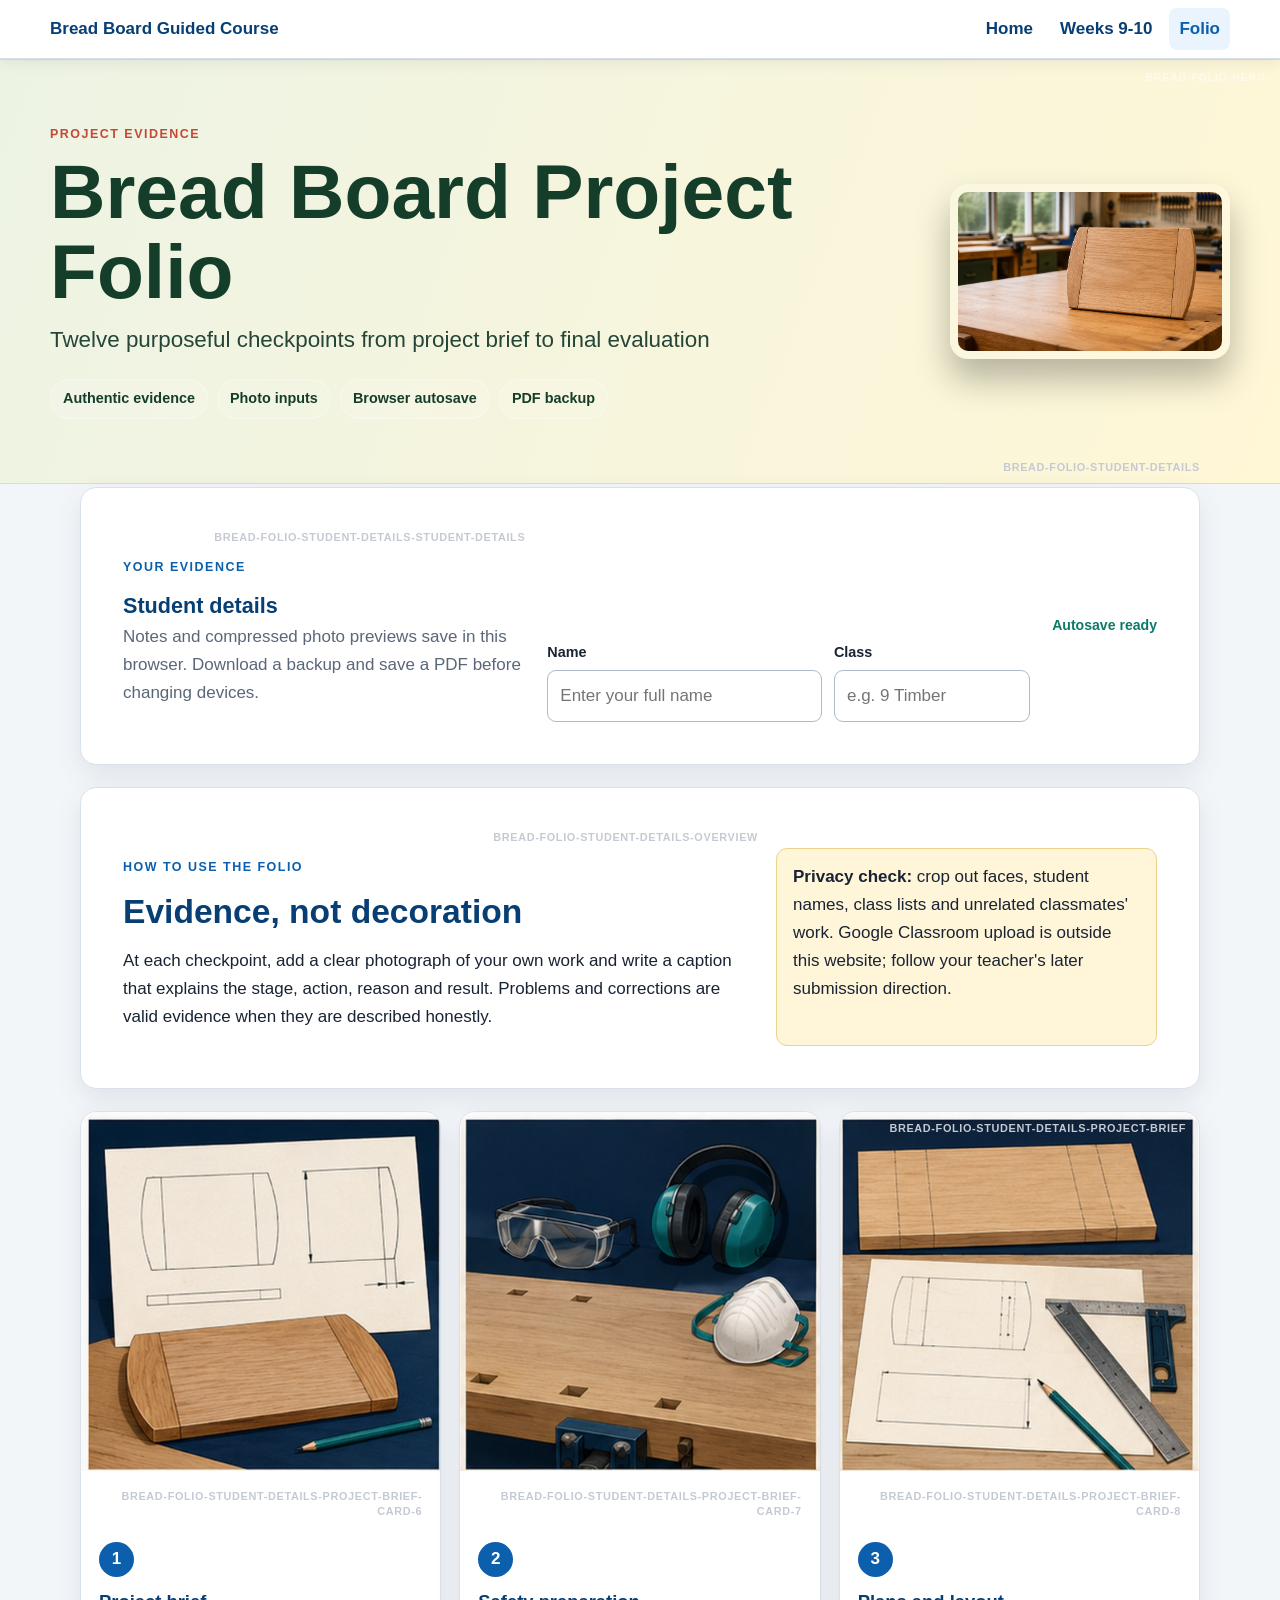
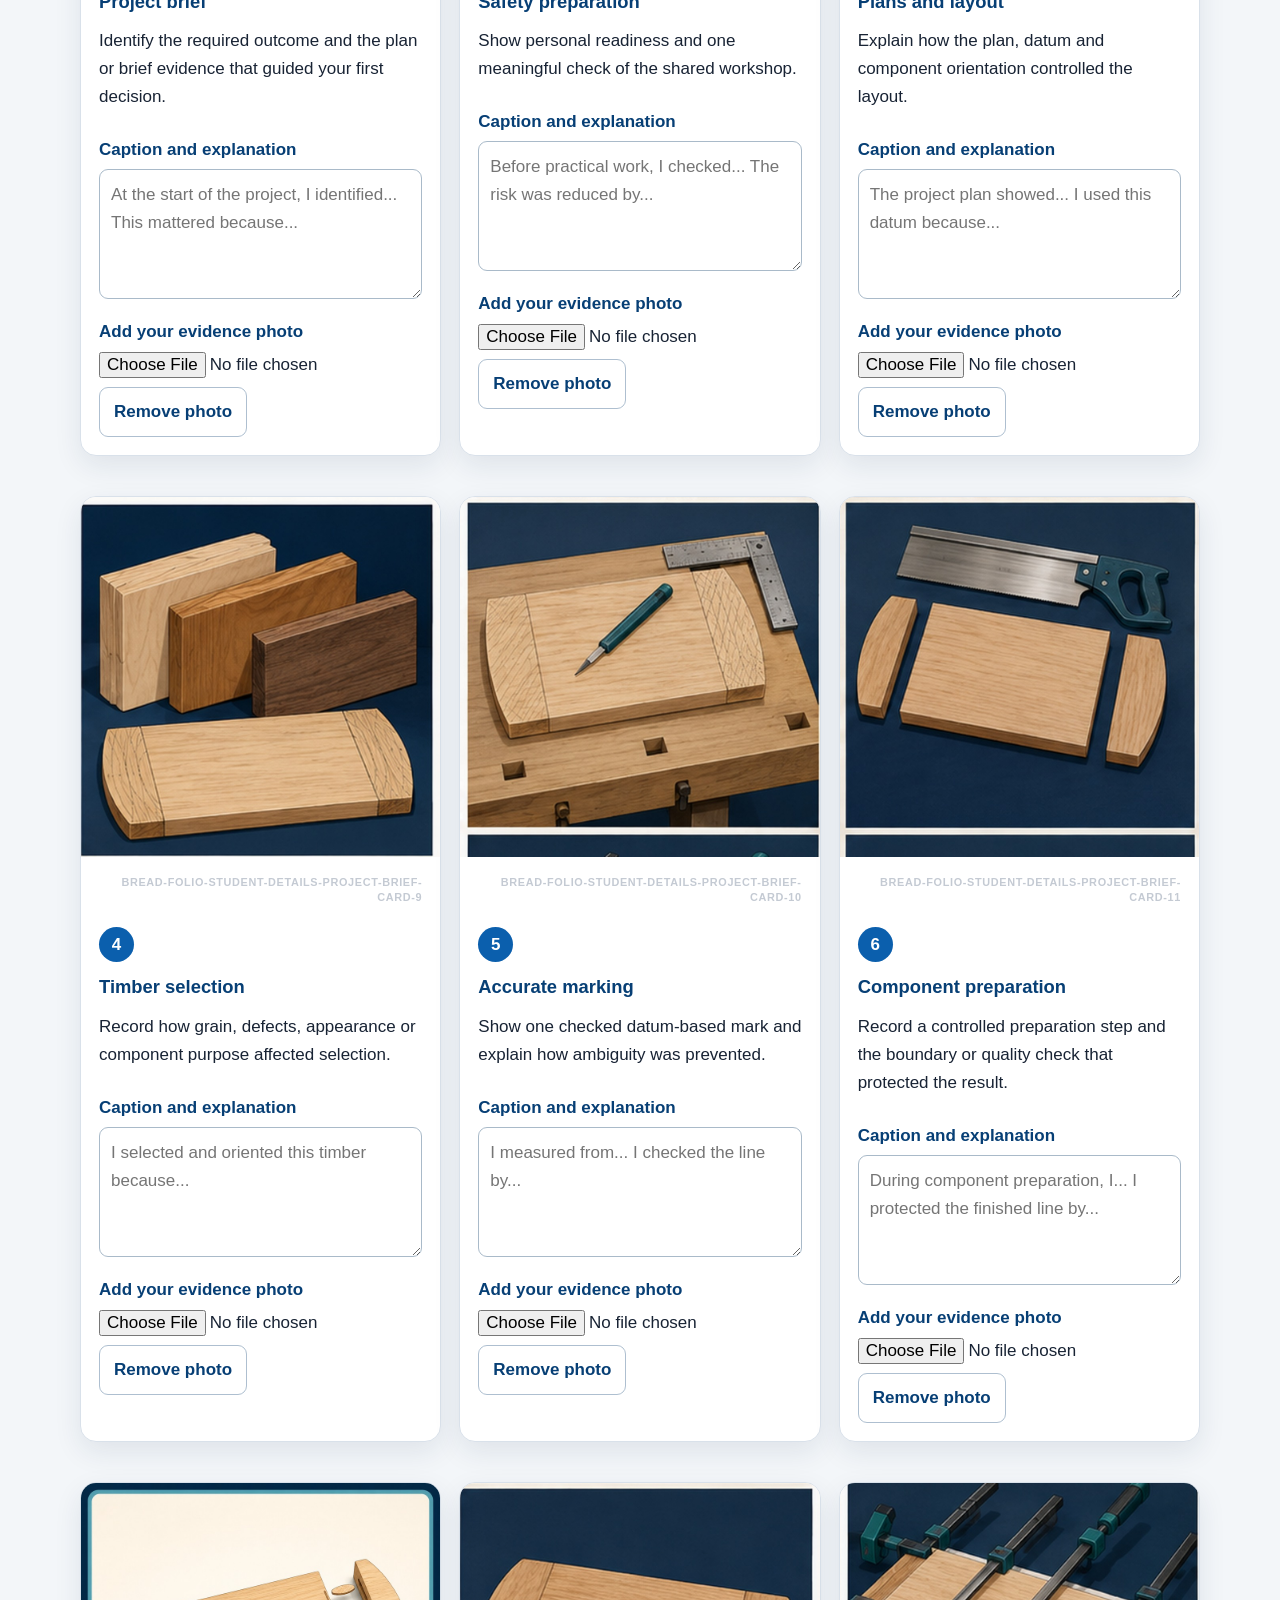
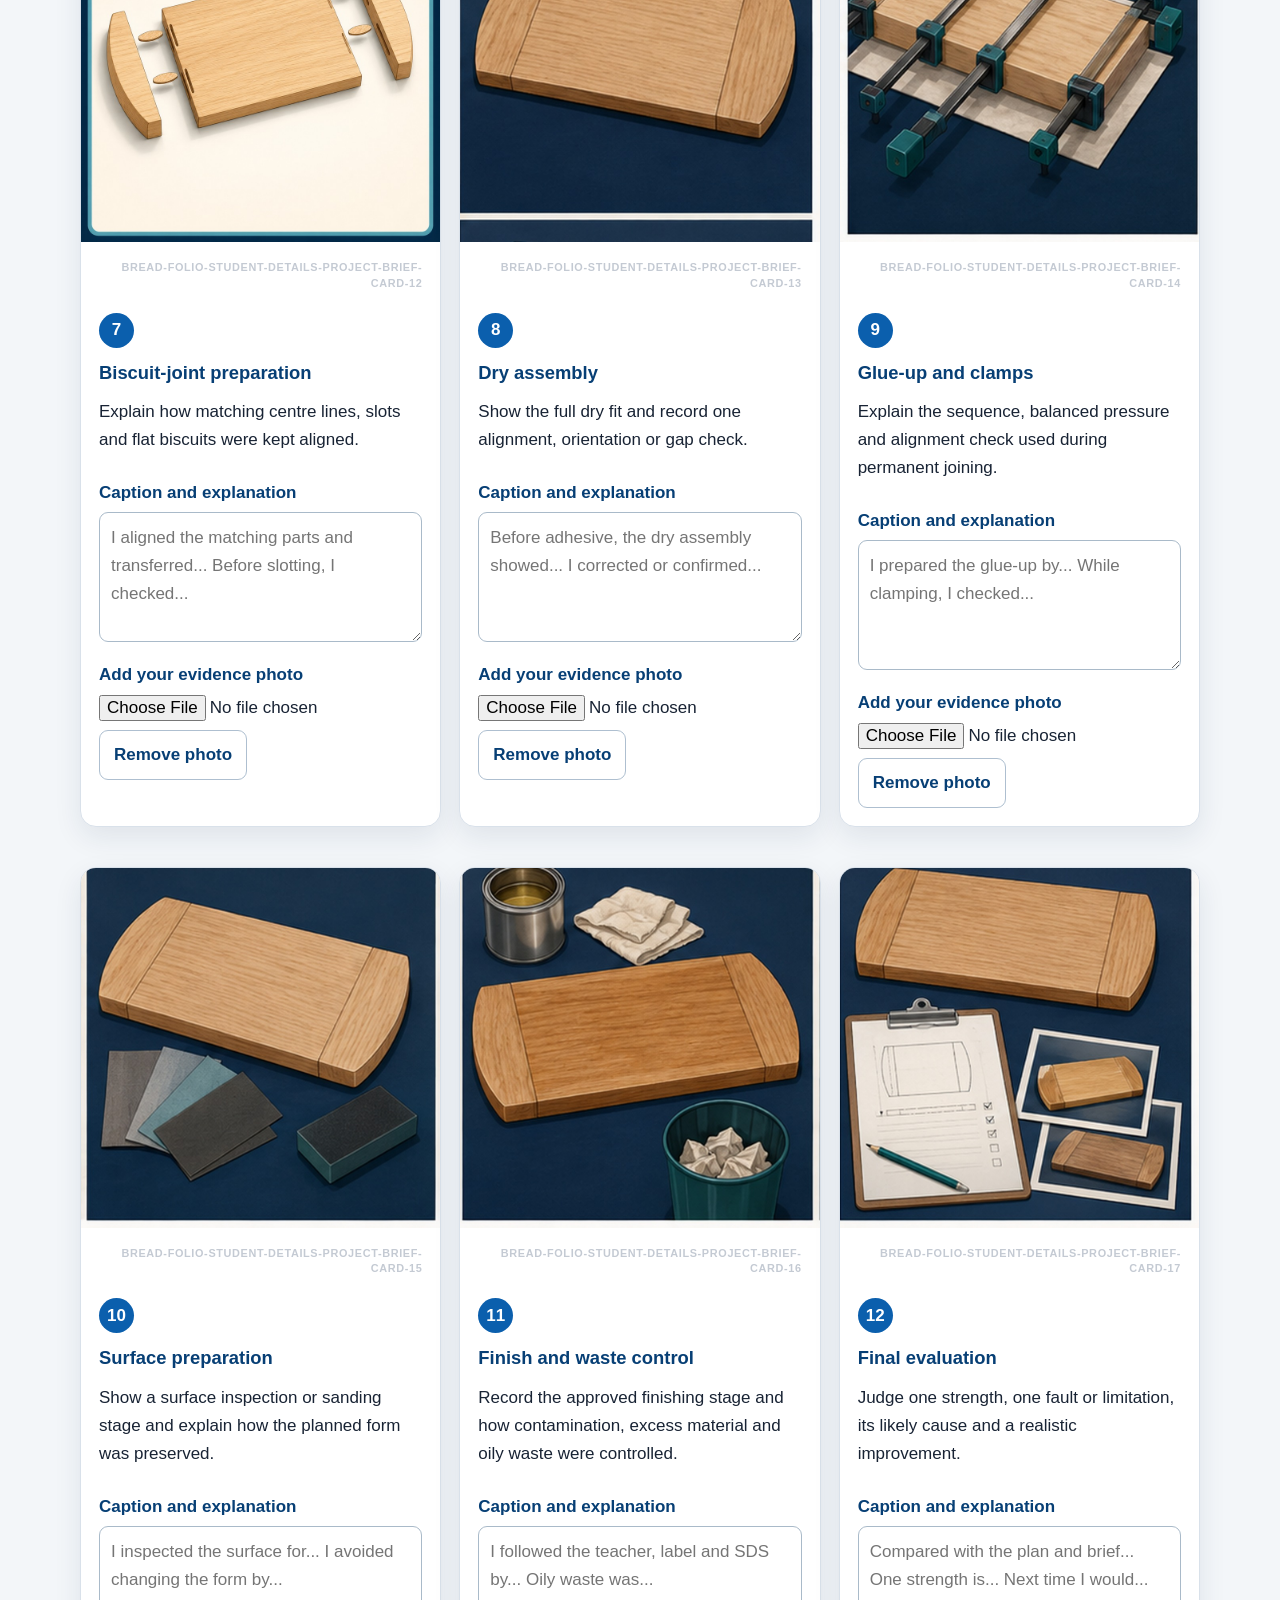
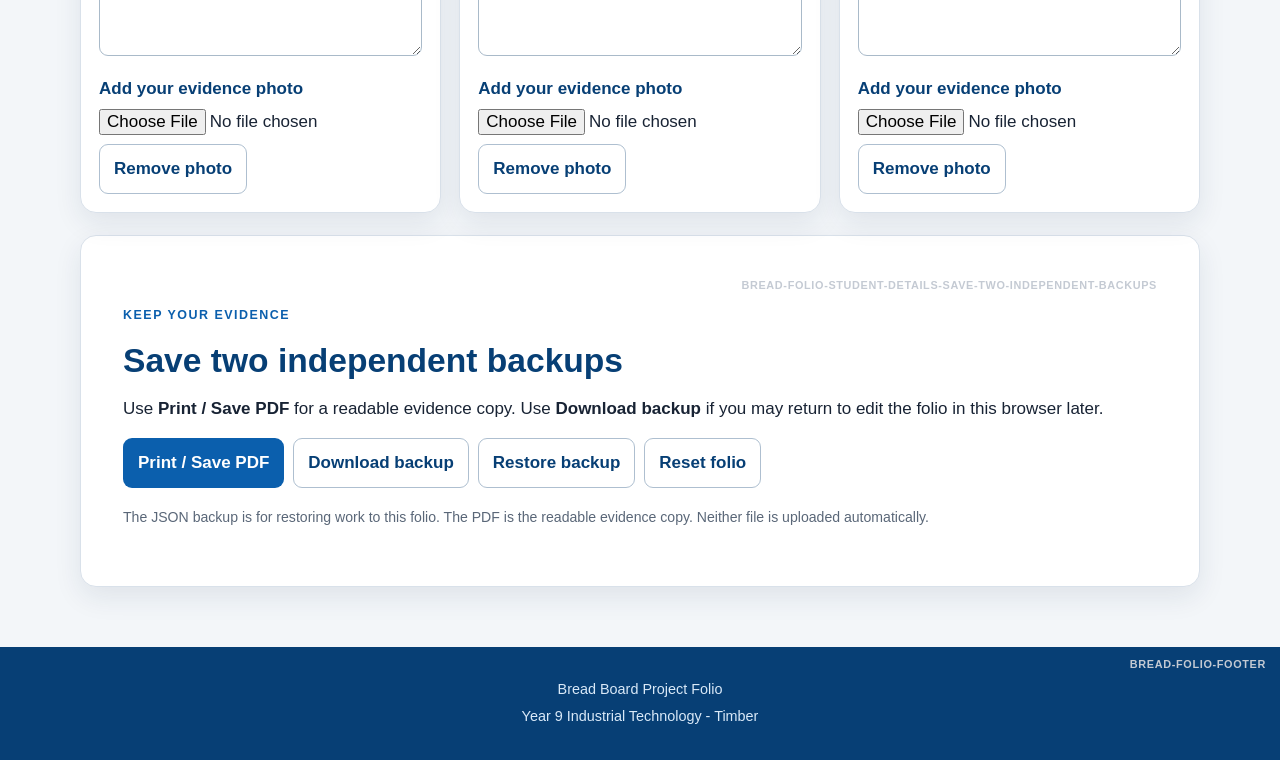
==== commit e84e79e9: "Add clickable section reference codes" ====
--- a/breadboard-folio.html
+++ b/breadboard-folio.html
@@ -6,6 +6,7 @@
   <meta name="description" content="Twelve-card Bread Board project evidence folio with browser autosave, backup and PDF output.">
   <title>Bread Board Project Folio</title>
   <link rel="stylesheet" href="assets/course.css">
+  <link rel="stylesheet" href="section-reference.css">
 </head>
 <body>
   <a class="skip-link" href="#main-content">Skip to folio</a>
@@ -90,5 +91,8 @@
   </main>
   <footer><p>Bread Board Project Folio</p><p>Year 9 Industrial Technology - Timber</p></footer>
   <script src="assets/folio-engine.js"></script>
+  <script src="/bread-board-guided-course/shared/hub-navigation.js"></script>
+  <script src="vendor/html2canvas.min.js"></script>
+  <script src="section-reference.js" data-site-code="BREAD"></script>
 </body>
 </html>
--- a/assets/course.css
+++ b/assets/course.css
@@ -263,6 +263,12 @@
 .feedback.not-yet { background: var(--amber-light); border-left: 5px solid var(--amber); }
 .feedback.error { background: var(--danger-light); border-left: 5px solid var(--danger); }
 .hint-panel { background: var(--brand-light); border-left: 5px solid var(--brand); }
+.hint-panel p { margin: 0; }
+.theory-hint-link { color: var(--brand-dark); font-weight: 900; }
+.hint-detail-button { margin-top: 10px; }
+.secondary-hint { margin-top: 10px !important; padding-top: 10px; border-top: 1px solid #b8cadb; }
+.textbook-section { scroll-margin-top: 18px; }
+.textbook-section:focus { outline: 4px solid #ffbf47; outline-offset: 4px; }
 .model-panel { background: #f1f4f8; border: 1px solid #cfd9e4; }
 .attempts { color: var(--muted); font-size: .84rem; margin-left: auto; }
 .mastery-badge { display: none; color: var(--accent); font-weight: 900; }
@@ -271,6 +277,21 @@
 .written-card { border: 1px solid var(--line); border-radius: 14px; padding: 22px; background: #fcfdff; }
 .written-card.reviewed { border-color: #9ccdc1; background: #fbfffe; }
 .written-card h3 { margin: 0 0 8px; color: var(--brand-dark); }
+.written-prompt { margin-bottom: 8px; }
+.question-clarification { margin: 0 0 15px; }
+.clarification-button {
+  min-height: 42px;
+  border: 1px solid #aebfd0;
+  border-radius: 9px;
+  padding: 8px 12px;
+  background: #fff;
+  color: var(--brand-dark);
+  font-weight: 800;
+}
+.clarification-button:hover { background: var(--brand-light); }
+.clarification-button:focus-visible { outline: 3px solid rgba(11,95,173,.28); outline-offset: 2px; }
+.clarification-panel { margin-top: 9px; border-left: 5px solid var(--accent); border-radius: 10px; padding: 12px 14px; background: #eef9f6; color: var(--ink); }
+.clarification-panel[hidden] { display: none; }
 .scaffold { border-left: 4px solid var(--brand); background: var(--brand-light); border-radius: 0 10px 10px 0; padding: 13px 16px; margin: 14px 0; }
 .scaffold strong { display: block; margin-bottom: 5px; }
 .scaffold ul { margin: 4px 0 0; padding-left: 1.15rem; }
@@ -574,8 +595,49 @@
 }
 .landing-hero .hero-board { aspect-ratio: 16 / 9; }
 .module-hero .hero-board { width: min(340px, 100%); aspect-ratio: 16 / 10; }
+.module-hero { min-height: 290px; background: linear-gradient(110deg, #edf3e4, #fff7d6); color: #153e2a; border-block: 1px solid #d8decf; }
+.module-hero .hero-copy { padding-block: 64px; }
+.module-hero .hero-copy .eyebrow { color: #c44935; }
+.module-hero .hero-copy h1 { color: #153e2a; font-size: clamp(2.8rem, 6vw, 4.8rem); }
+.module-hero .hero-subtitle { color: #244538; }
+.module-layout { width: min(1160px, calc(100% - 32px)); margin: 0 auto; padding: 48px 0 90px; display: grid; grid-template-columns: minmax(0, 1fr) 290px; gap: 32px; align-items: start; }
+.module-main { min-width: 0; }
+.module-aside { position: sticky; top: 92px; padding: 24px; }
+.module-aside h2 { font-size: clamp(1.75rem, 3vw, 2.3rem); }
+.module-aside h3 { margin-top: 28px; }
+.module-aside ol { margin: 0; padding-left: 1.35rem; }
+.module-aside li + li { margin-top: .65rem; }
+.module-aside a { color: var(--brand-dark); font-weight: 850; }
 .theory-stack { display: grid; gap: 22px; }
-.theory-stack .textbook-section { margin: 0; }
+.theory-stack .textbook-section { display: flow-root; margin: 0; }
+.theory-media {
+  float: right;
+  width: min(42%, 430px);
+  max-width: 430px;
+  margin: .35rem 0 1.35rem 1.65rem;
+  overflow: hidden;
+  border: 1px solid var(--line);
+  border-radius: 15px;
+  background: #f5f8fa;
+  box-shadow: 0 12px 28px rgba(8, 45, 72, .1);
+}
+.theory-media--left { float: left; margin-right: 1.65rem; margin-left: 0; }
+.theory-media img {
+  display: block;
+  width: 100%;
+  max-height: 315px;
+  object-fit: contain;
+  background: #102b47;
+}
+.theory-media--cover img { aspect-ratio: 3 / 2; object-fit: cover; }
+.theory-media figcaption {
+  padding: .9rem 1rem 1rem;
+  border-top: 1px solid var(--line);
+  color: var(--muted);
+  font-size: .9rem;
+  line-height: 1.5;
+}
+.theory-media figcaption strong { display: block; margin-bottom: .2rem; color: var(--brand-dark); }
 .check-list { padding-left: 1.3rem; }
 .check-list li { margin-bottom: 8px; }
 .evidence-scope {
@@ -631,8 +693,17 @@
   .folio-intro { grid-template-columns: 1fr; }
 }
 @media (max-width: 680px) {
+  .module-layout { grid-template-columns: 1fr; width: calc(100% - 22px); padding: 30px 0 64px; }
+  .module-aside { position: static; order: -1; }
   .hero-inner { grid-template-columns: 1fr; }
   .hero-board, .module-hero .hero-board { width: 100%; max-height: 220px; margin-bottom: 24px; }
+  .theory-media, .theory-media--left {
+    float: none;
+    width: auto;
+    max-width: none;
+    margin: 1.25rem 0 1.5rem;
+  }
+  .theory-media img { max-height: 360px; }
   .folio-grid { grid-template-columns: 1fr; }
   .course-links { display: flex; overflow-x: auto; padding-bottom: 5px; }
 }
@@ -644,3 +715,50 @@
   .photo-preview { max-height: 95mm; }
   .folio-card textarea { border: 0; min-height: 45mm; overflow: visible; }
 }
+
+/* Guided-course reading rhythm and long-response layout */
+.textbook-section .kicker,
+.textbook-section .section-kicker {
+  max-width: 78ch;
+  margin-bottom: 10px;
+  color: #33465d;
+  font-weight: 750;
+  line-height: 1.5;
+}
+.textbook-section h2 { margin-bottom: 22px; }
+.textbook-section > p,
+.textbook-section > div > p { max-width: 78ch; text-wrap: pretty; }
+.textbook-section .theory-chunk-heading {
+  margin: 24px 0 8px;
+  padding-left: 11px;
+  border-left: 4px solid var(--brand);
+  color: var(--brand-dark);
+  font-size: 1rem;
+  line-height: 1.35;
+}
+.textbook-section strong { color: var(--brand-dark); }
+.textbook-section li + li { margin-top: 6px; }
+.written-list { width: 100%; min-width: 0; }
+.written-card { width: 100%; min-width: 0; }
+.written-card textarea {
+  display: block;
+  width: 100%;
+  max-width: none;
+  min-width: 0;
+  min-height: 175px;
+  padding: 14px;
+  line-height: 1.55;
+  resize: vertical;
+  overflow-wrap: break-word;
+}
+.response-meta { flex-wrap: wrap; }
+
+@media (max-width: 700px) {
+  .lesson-hero + main .lesson-overview .roadmap { grid-template-columns: 1fr; }
+  .written-card { padding: 18px 14px; }
+  .written-card textarea { min-height: 210px; padding: 12px; }
+  .response-meta { display: grid; grid-template-columns: 1fr; }
+}
+
+/* Centre the Bread Board within the hero crop and bring the project slightly closer. */
+.landing-hero.course-family-hero .hero-showcase .hero-board { object-position:74% 52% !important; transform:scale(1.06) !important; transform-origin:center !important; }
--- a/section-reference.css
+++ b/section-reference.css
@@ -0,0 +1,72 @@
+.section-reference {
+  display: block;
+  max-width: 100%;
+  min-width: 0;
+  width: auto;
+  margin: 0 0 12px auto;
+  color: #c4cad3;
+  font-size: 0.68rem;
+  font-weight: 700;
+  letter-spacing: 0.06em;
+  line-height: 1.4;
+  text-decoration: none;
+  text-align: right;
+  text-transform: uppercase;
+  overflow-wrap: anywhere;
+}
+
+.section-reference-overlay-target {
+  position: relative;
+}
+
+.section-reference-layout-safe {
+  min-width: 0;
+  overflow-wrap: anywhere;
+}
+
+.section-reference--overlay {
+  margin: 0;
+  position: absolute;
+  right: 14px;
+  top: 10px;
+  z-index: 6;
+}
+
+.section-reference--on-dark {
+  color: rgba(255, 255, 255, 0.5);
+}
+
+.section-reference--on-dark:hover,
+.section-reference--on-dark:focus-visible {
+  color: rgba(255, 255, 255, 0.92);
+}
+
+.section-reference:hover,
+.section-reference:focus-visible {
+  color: #0757a0;
+  text-decoration: underline;
+  text-underline-offset: 3px;
+}
+
+.section-reference:focus-visible {
+  outline: 2px solid #0757a0;
+  outline-offset: 3px;
+  border-radius: 2px;
+}
+
+.section-reference.is-copied {
+  color: #667085;
+}
+
+.section-reference.is-capturing,
+.section-reference.is-capturing:focus-visible {
+  color: #c4cad3;
+  outline: none;
+  text-decoration: none;
+}
+
+@media print {
+  .section-reference {
+    display: none;
+  }
+}
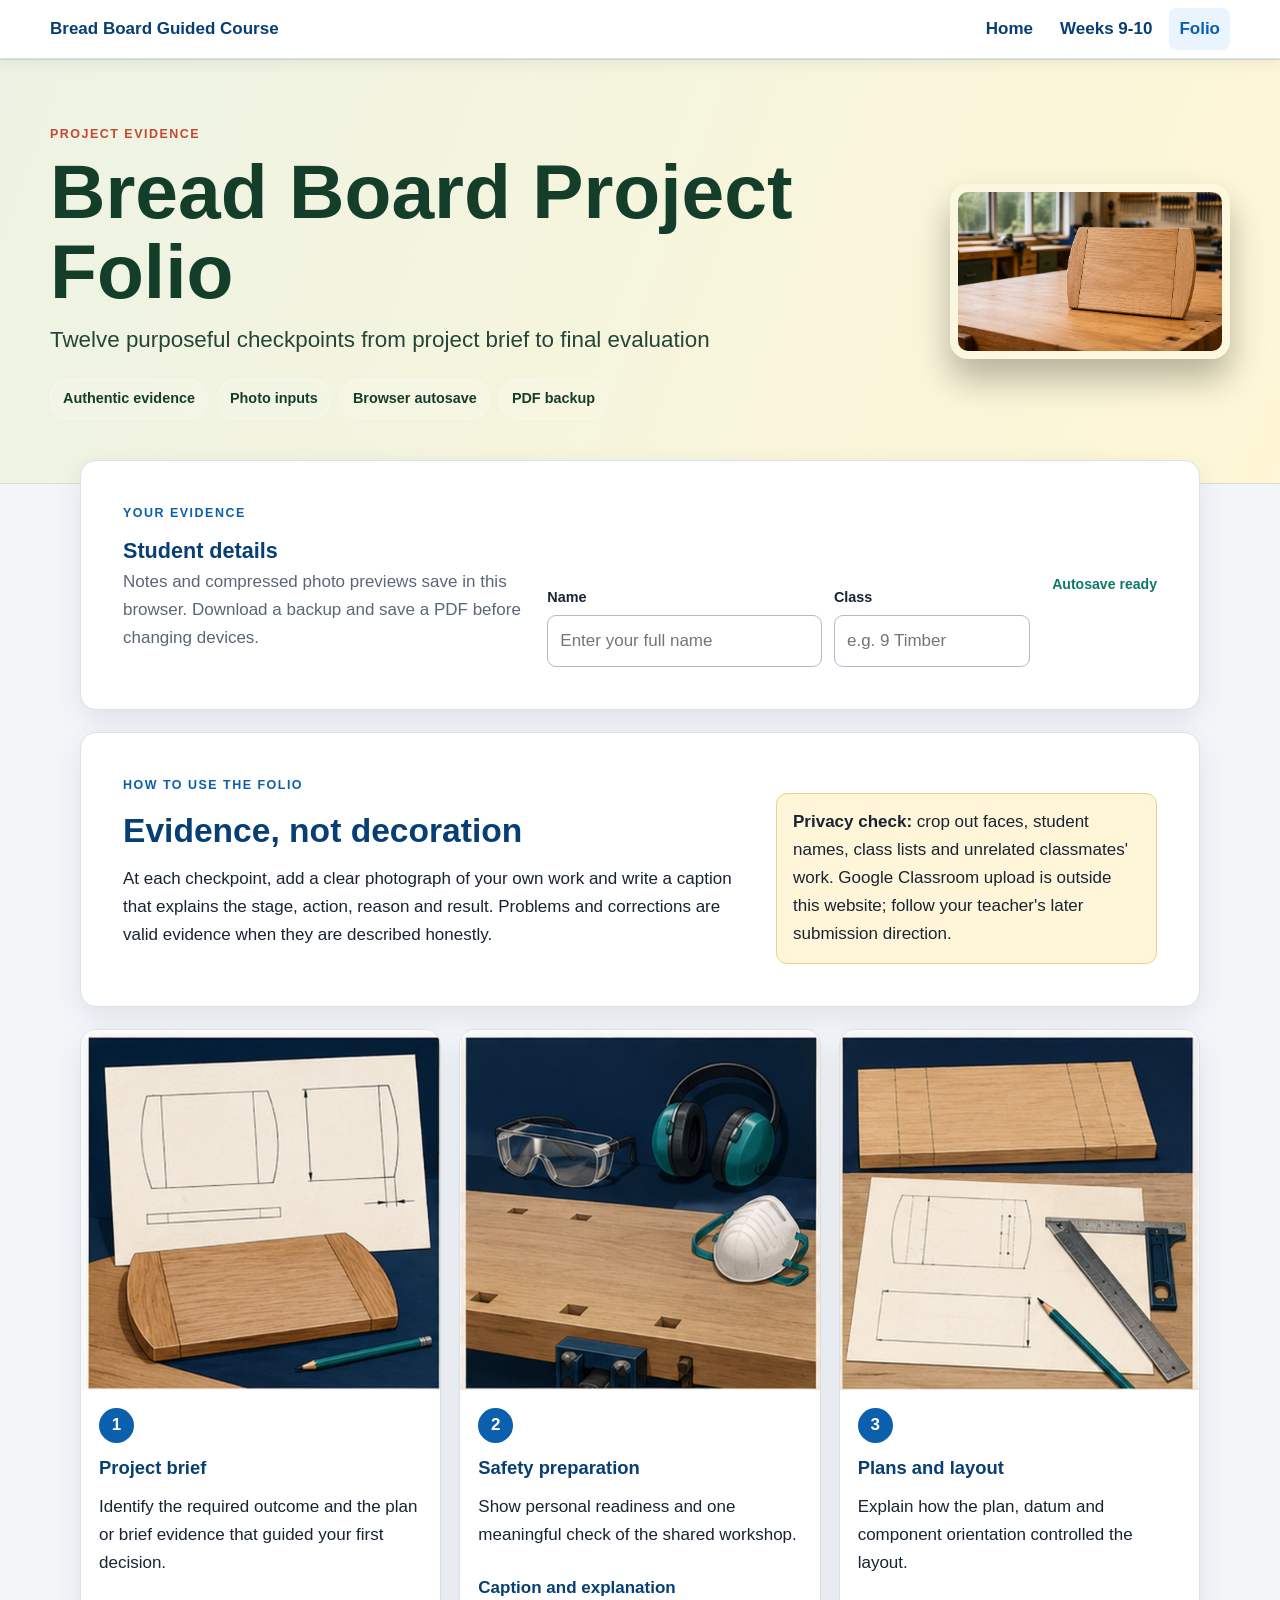
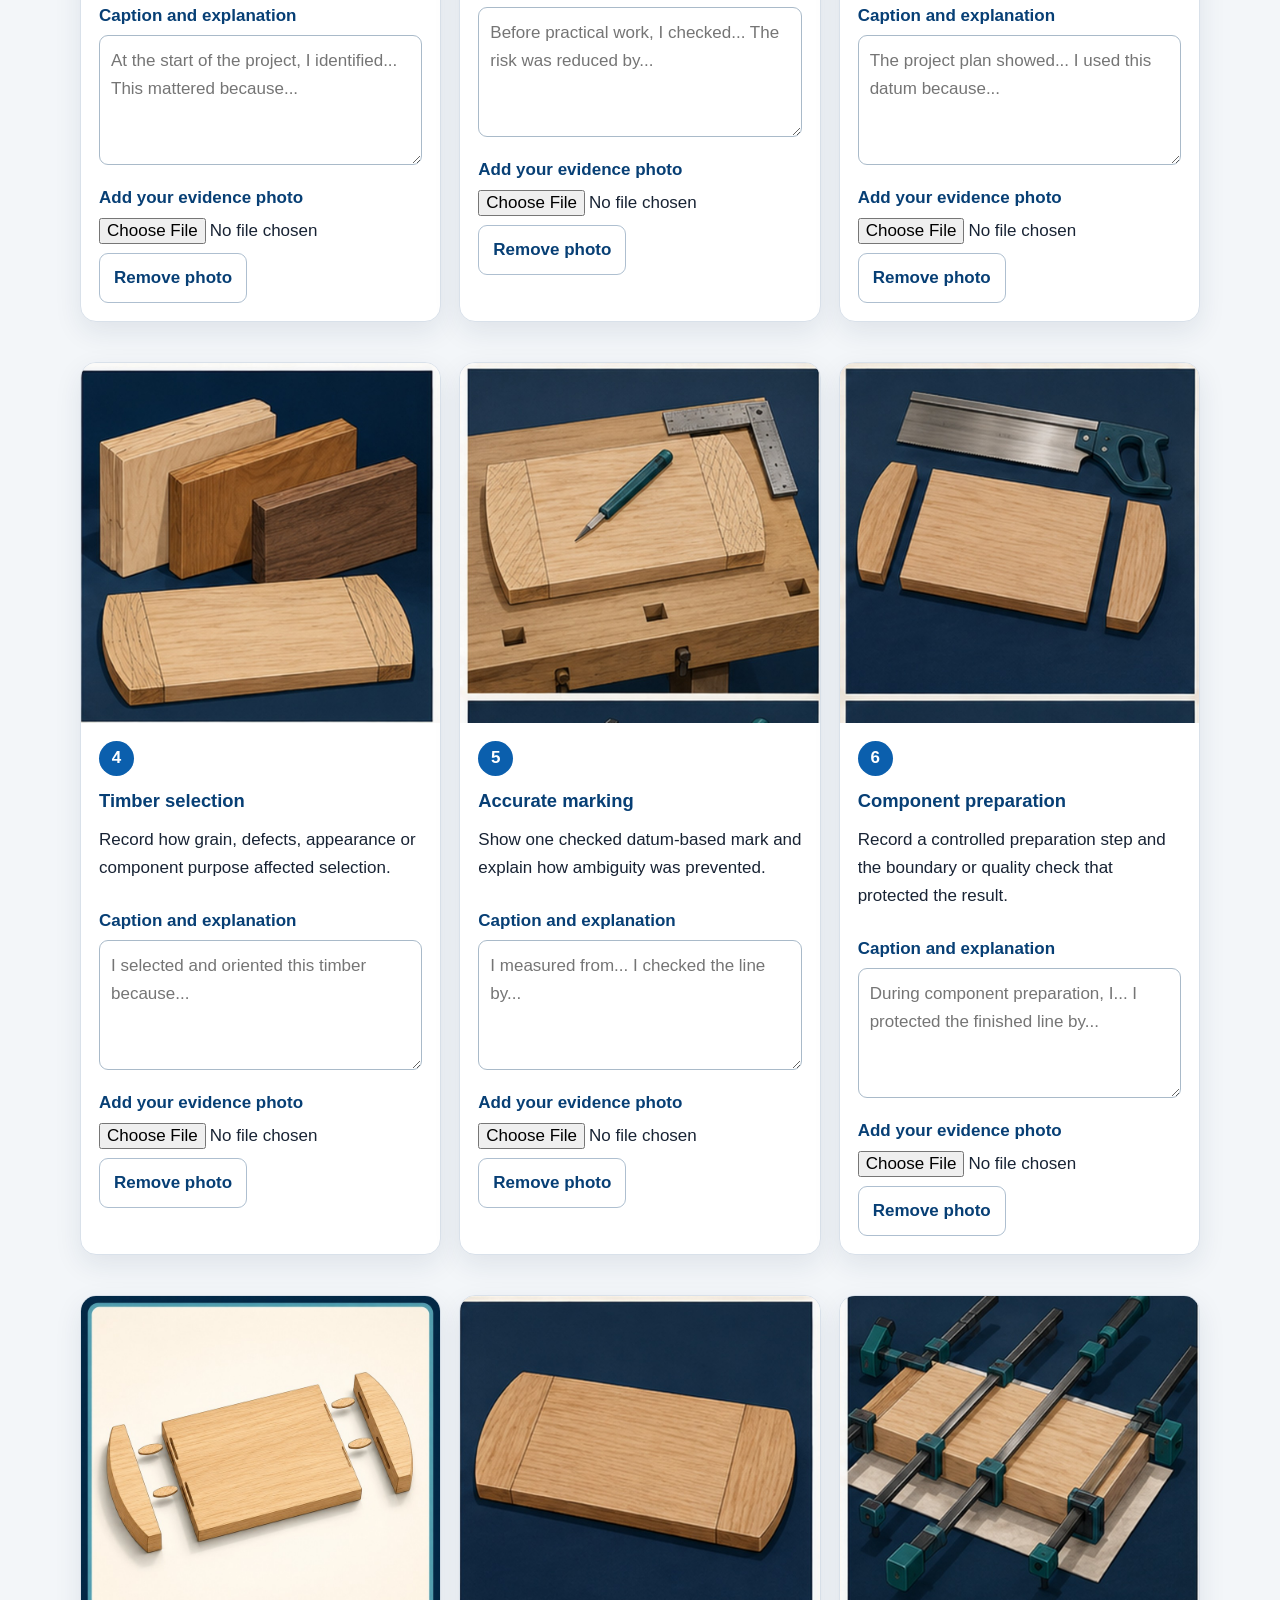
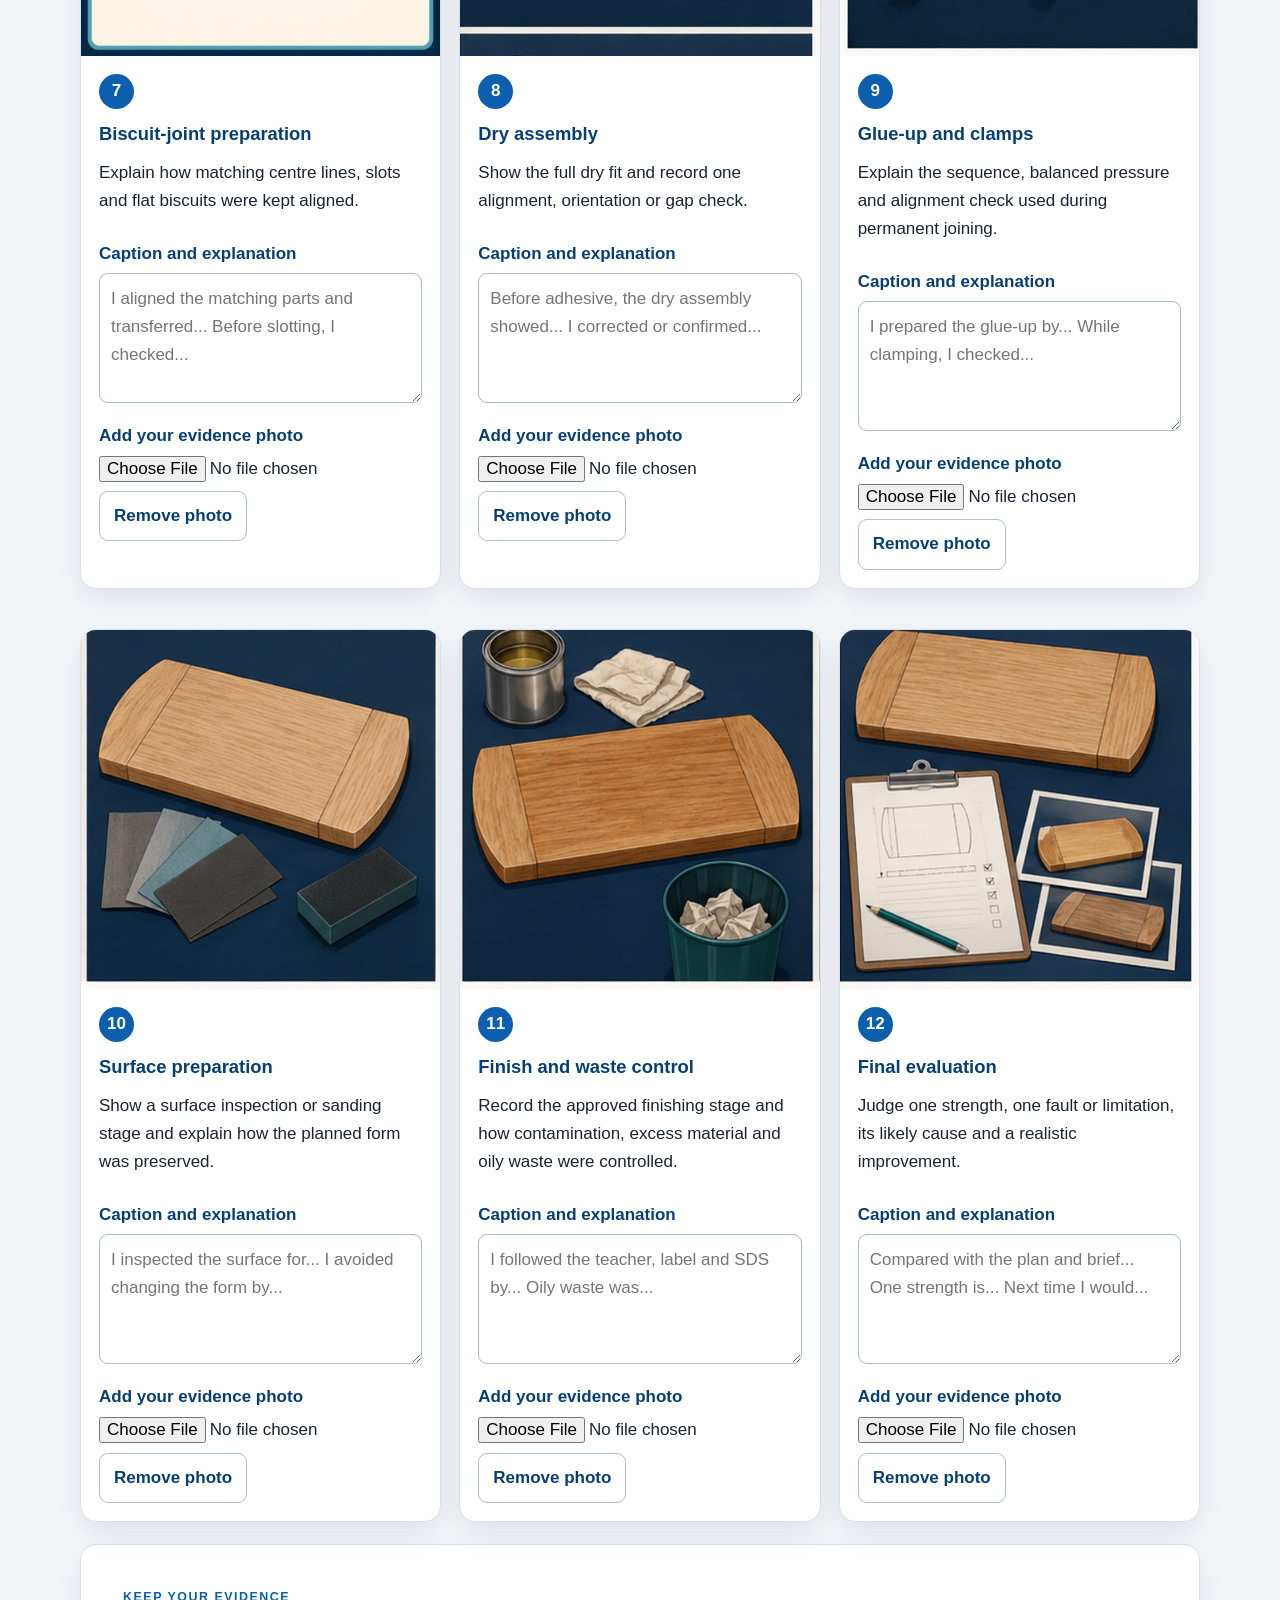
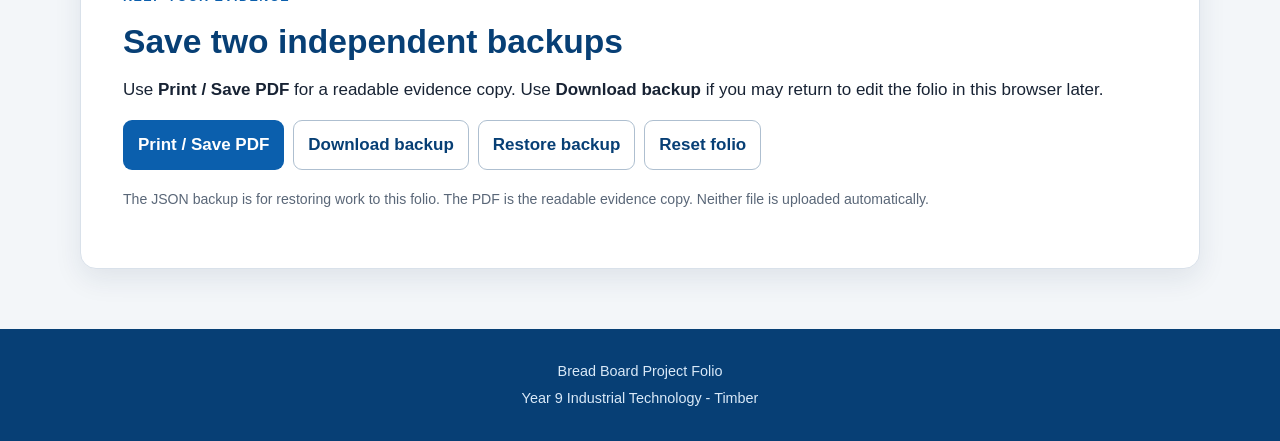
==== commit cf5244cf: "Remove staff reference codes" ====
--- a/breadboard-folio.html
+++ b/breadboard-folio.html
@@ -6,8 +6,7 @@
   <meta name="description" content="Twelve-card Bread Board project evidence folio with browser autosave, backup and PDF output.">
   <title>Bread Board Project Folio</title>
   <link rel="stylesheet" href="assets/course.css">
-  <link rel="stylesheet" href="section-reference.css">
-</head>
+  </head>
 <body>
   <a class="skip-link" href="#main-content">Skip to folio</a>
   <div class="course-bar screen-only"><div class="course-bar-inner"><a class="course-brand" href="index.html">Bread Board Guided Course</a><nav class="course-links" aria-label="Course navigation"><a href="index.html">Home</a><a href="modules/module-05.html">Weeks 9-10</a><a class="active" aria-current="page" href="breadboard-folio.html">Folio</a></nav></div></div>
@@ -93,6 +92,5 @@
   <script src="assets/folio-engine.js"></script>
   <script src="/bread-board-guided-course/shared/hub-navigation.js"></script>
   <script src="vendor/html2canvas.min.js"></script>
-  <script src="section-reference.js" data-site-code="BREAD"></script>
-</body>
+  </body>
 </html>
